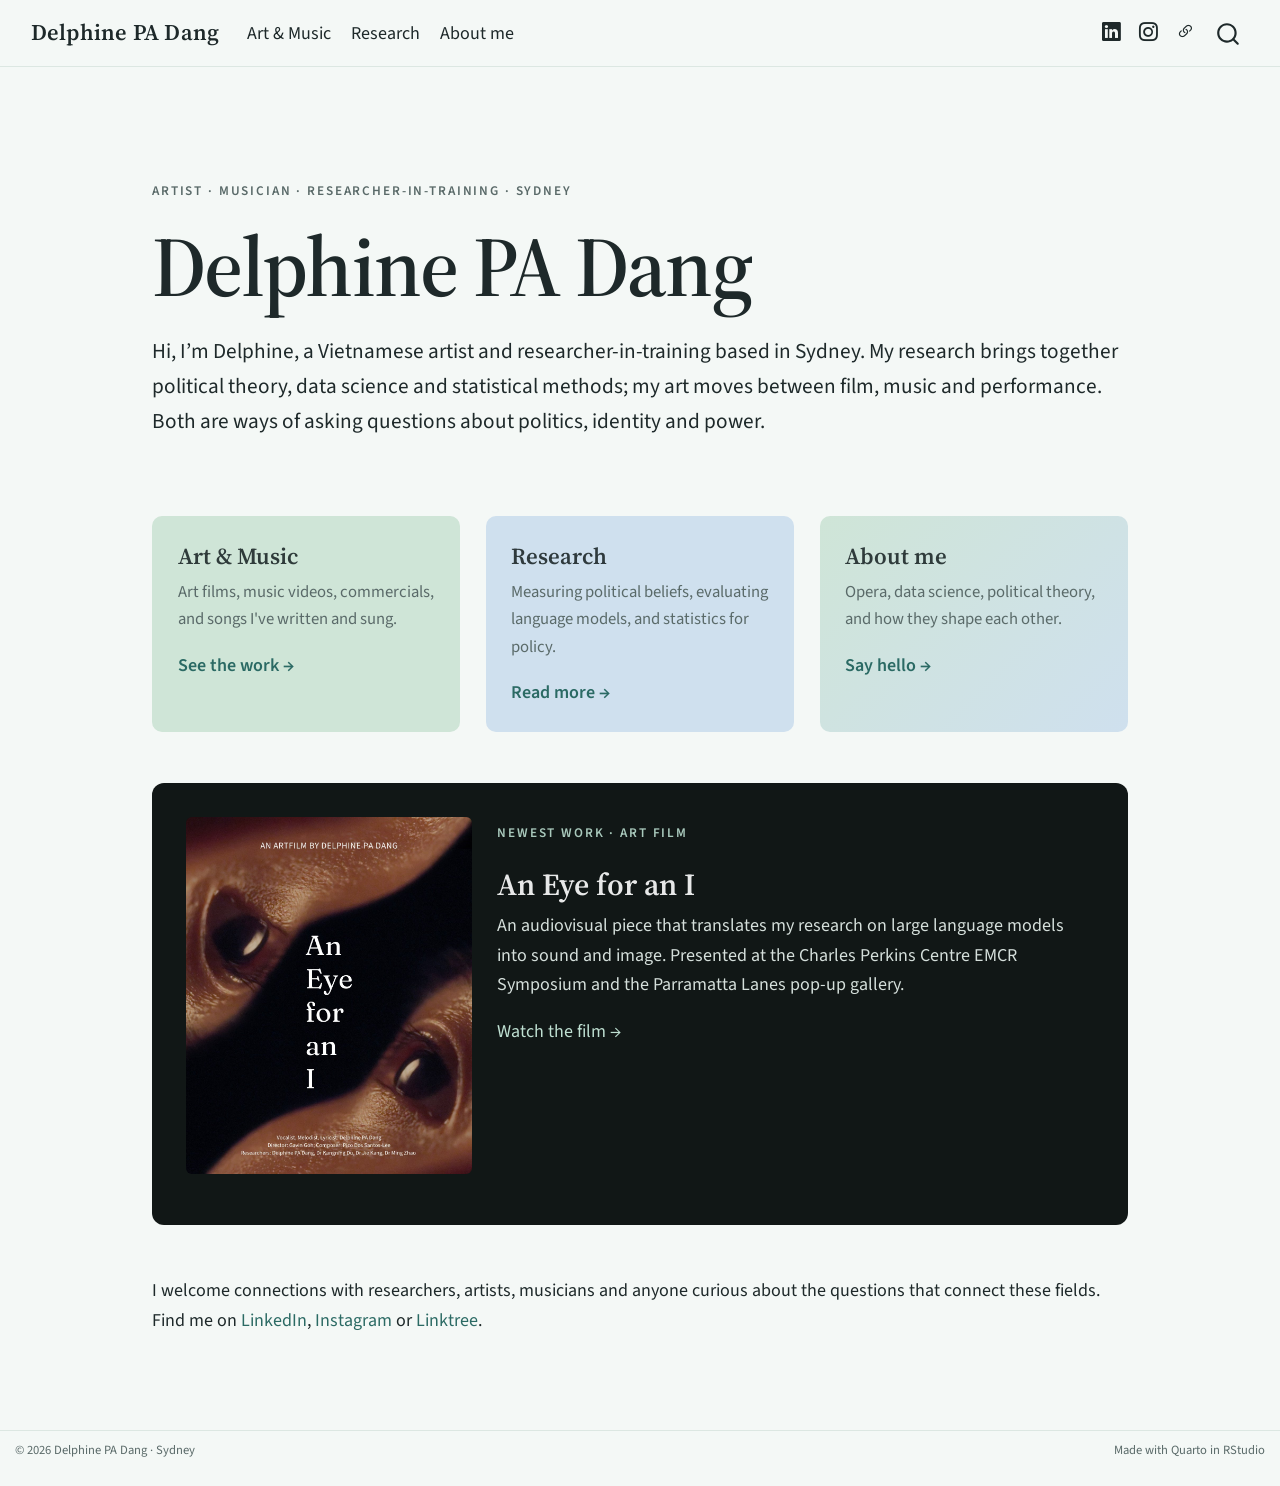
==== docs/index.html @ dc73ea65 "all" ====
<!DOCTYPE html>
<html xmlns="http://www.w3.org/1999/xhtml" lang="en" xml:lang="en"><head>

<meta charset="utf-8">
<meta name="generator" content="quarto-1.9.37">

<meta name="viewport" content="width=device-width, initial-scale=1.0, user-scalable=yes">


<title>Delphine PA Dang · artist &amp; researcher – Delphine PA Dang</title>
<style>
/* Default styles provided by pandoc.
** See https://pandoc.org/MANUAL.html#variables-for-html for config info.
*/
code{white-space: pre-wrap;}
span.smallcaps{font-variant: small-caps;}
div.columns{display: flex; gap: min(4vw, 1.5em);}
div.column{flex: auto; overflow-x: auto;}
div.hanging-indent{margin-left: 1.5em; text-indent: -1.5em;}
ul.task-list{list-style: none;}
ul.task-list li input[type="checkbox"] {
  width: 0.8em;
  margin: 0 0.8em 0.2em -1em; /* quarto-specific, see https://github.com/quarto-dev/quarto-cli/issues/4556 */ 
  vertical-align: middle;
}
</style>


<script src="site_libs/quarto-nav/quarto-nav.js"></script>
<script src="site_libs/quarto-nav/headroom.min.js"></script>
<script src="site_libs/clipboard/clipboard.min.js"></script>
<script src="site_libs/quarto-search/autocomplete.umd.js"></script>
<script src="site_libs/quarto-search/fuse.min.js"></script>
<script src="site_libs/quarto-search/quarto-search.js"></script>
<meta name="quarto:offset" content="./">
<link href="./images/an-eye-for-an-i.jpg" rel="icon" type="image/jpeg">
<script src="site_libs/quarto-html/quarto.js" type="module"></script>
<script src="site_libs/quarto-html/tabsets/tabsets.js" type="module"></script>
<script src="site_libs/quarto-html/popper.min.js"></script>
<script src="site_libs/quarto-html/tippy.umd.min.js"></script>
<script src="site_libs/quarto-html/anchor.min.js"></script>
<link href="site_libs/quarto-html/tippy.css" rel="stylesheet">
<link href="site_libs/quarto-html/quarto-syntax-highlighting-7f8f88aac4f3542376d5c11b86a4c14d.css" rel="stylesheet" id="quarto-text-highlighting-styles">
<script src="site_libs/bootstrap/bootstrap.min.js"></script>
<link href="site_libs/bootstrap/bootstrap-icons.css" rel="stylesheet">
<link href="site_libs/bootstrap/bootstrap-82b1c8b97660c9f8b4514b53315f10c3.min.css" rel="stylesheet" append-hash="true" id="quarto-bootstrap" data-mode="light">
<script id="quarto-search-options" type="application/json">{
  "location": "navbar",
  "copy-button": false,
  "collapse-after": 3,
  "panel-placement": "end",
  "type": "overlay",
  "limit": 50,
  "keyboard-shortcut": [
    "f",
    "/",
    "s"
  ],
  "show-item-context": false,
  "language": {
    "search-no-results-text": "No results",
    "search-matching-documents-text": "matching documents",
    "search-copy-link-title": "Copy link to search",
    "search-hide-matches-text": "Hide additional matches",
    "search-more-match-text": "more match in this document",
    "search-more-matches-text": "more matches in this document",
    "search-clear-button-title": "Clear",
    "search-text-placeholder": "",
    "search-detached-cancel-button-title": "Cancel",
    "search-submit-button-title": "Submit",
    "search-label": "Search"
  }
}</script>
<style>html{ scroll-behavior: smooth; }</style>


<meta property="og:title" content="Delphine PA Dang · artist &amp; researcher">
<meta property="og:description" content="Vietnamese artist, musician and researcher-in-training in Sydney, working across political theory, data science and film.">
<meta property="og:image" content="images/an-eye-for-an-i.jpg">
<meta property="og:site_name" content="Delphine PA Dang">
<meta property="og:image:alt" content="Poster for An Eye for an I: two close-up eyes facing each other across a dark band, with the title in white serif type.">
</head>

<body class="nav-fixed fullcontent quarto-light">

<div id="quarto-search-results"></div>
  <header id="quarto-header" class="headroom fixed-top">
    <nav class="navbar navbar-expand-lg " data-bs-theme="dark">
      <div class="navbar-container container-fluid">
      <div class="navbar-brand-container mx-auto">
    <a class="navbar-brand" href="./index.html">
    <span class="navbar-title">Delphine PA Dang</span>
    </a>
  </div>
            <div id="quarto-search" class="" title="Search"></div>
          <button class="navbar-toggler" type="button" data-bs-toggle="collapse" data-bs-target="#navbarCollapse" aria-controls="navbarCollapse" role="menu" aria-expanded="false" aria-label="Toggle navigation" onclick="if (window.quartoToggleHeadroom) { window.quartoToggleHeadroom(); }">
  <span class="navbar-toggler-icon"></span>
</button>
          <div class="collapse navbar-collapse" id="navbarCollapse">
            <ul class="navbar-nav navbar-nav-scroll me-auto">
  <li class="nav-item">
    <a class="nav-link" href="./art-music.html"> 
<span class="menu-text">Art &amp; Music</span></a>
  </li>  
  <li class="nav-item">
    <a class="nav-link" href="./research.html"> 
<span class="menu-text">Research</span></a>
  </li>  
  <li class="nav-item">
    <a class="nav-link" href="./about.html"> 
<span class="menu-text">About me</span></a>
  </li>  
</ul>
            <ul class="navbar-nav navbar-nav-scroll ms-auto">
  <li class="nav-item compact">
    <a class="nav-link" href="https://www.linkedin.com/in/phuonganh-dang/"> <i class="bi bi-linkedin" role="img" aria-label="LinkedIn">
</i> 
<span class="menu-text"></span></a>
  </li>  
  <li class="nav-item compact">
    <a class="nav-link" href="https://www.instagram.com/delphinedang/"> <i class="bi bi-instagram" role="img" aria-label="Instagram">
</i> 
<span class="menu-text"></span></a>
  </li>  
  <li class="nav-item compact">
    <a class="nav-link" href="https://linktr.ee/delphinepadang"> <i class="bi bi-link-45deg" role="img" aria-label="Linktree">
</i> 
<span class="menu-text"></span></a>
  </li>  
</ul>
          </div> <!-- /navcollapse -->
            <div class="quarto-navbar-tools">
</div>
      </div> <!-- /container-fluid -->
    </nav>
</header>
<!-- content -->
<div id="quarto-content" class="quarto-container page-columns page-rows-contents page-layout-article page-navbar">
<!-- sidebar -->
<!-- margin-sidebar -->
    
<!-- main -->
<main class="content" id="quarto-document-content"><header id="title-block-header" class="quarto-title-block"></header>




<div class="hero">
<p><span class="eyebrow">Artist · Musician · Researcher-in-training · Sydney</span></p>
<p><span class="hero-name">Delphine PA Dang</span></p>
<p><span class="hero-lede">Hi, I’m Delphine, a Vietnamese artist and researcher-in-training based in Sydney. My research brings together political theory, data science and statistical methods; my art moves between film, music and performance. Both are ways of asking questions about politics, identity and power.</span></p>
</div>
<div class="grid path-cards">
<div class="g-col-12 g-col-md-4">
<a class="path-card green" href="art-music.html">
  <h3 class="anchored">Art &amp; Music</h3>
  <p>Art films, music videos, commercials, and songs I've written and sung.</p>
  <span class="arrow">See the work →</span>
</a>
</div>
<div class="g-col-12 g-col-md-4">
<a class="path-card blue" href="research.html">
  <h3 class="anchored">Research</h3>
  <p>Measuring political beliefs, evaluating language models, and statistics for policy.</p>
  <span class="arrow">Read more →</span>
</a>
</div>
<div class="g-col-12 g-col-md-4">
<a class="path-card mix" href="about.html">
  <h3 class="anchored">About me</h3>
  <p>Opera, data science, political theory, and how they shape each other.</p>
  <span class="arrow">Say hello →</span>
</a>
</div>
</div>
<div class="feature-band">
<div class="grid">
<div class="g-col-12 g-col-md-4">
<p><img src="images/an-eye-for-an-i.jpg" class="img-fluid" alt="Poster for An Eye for an I: two close-up eyes facing each other across a dark band, with the title in white serif type."></p>
</div>
<div class="g-col-12 g-col-md-8">
<p><span class="eyebrow">Newest work · Art film</span></p>
<section id="an-eye-for-an-i" class="level3">
<h3 class="anchored" data-anchor-id="an-eye-for-an-i">An Eye for an I</h3>
<p>An audiovisual piece that translates my research on large language models into sound and image. Presented at the Charles Perkins Centre EMCR Symposium and the Parramatta Lanes pop-up gallery.</p>
<p><a href="./art-music.html#an-eye-for-an-i">Watch the film →</a></p>
</section>
</div>
</div>
</div>
<p>I welcome connections with researchers, artists, musicians and anyone curious about the questions that connect these fields. Find me on <a href="https://www.linkedin.com/in/phuonganh-dang/">LinkedIn</a>, <a href="https://www.instagram.com/delphinedang/">Instagram</a> or <a href="https://linktr.ee/delphinepadang">Linktree</a>.</p>



</main> <!-- /main -->
<script id="quarto-html-after-body" type="application/javascript">
  window.document.addEventListener("DOMContentLoaded", function (event) {
    const icon = "";
    const anchorJS = new window.AnchorJS();
    anchorJS.options = {
      placement: 'right',
      icon: icon
    };
    anchorJS.add('.anchored');
    const isCodeAnnotation = (el) => {
      for (const clz of el.classList) {
        if (clz.startsWith('code-annotation-')) {                     
          return true;
        }
      }
      return false;
    }
    const onCopySuccess = function(e) {
      // button target
      const button = e.trigger;
      // don't keep focus
      button.blur();
      // flash "checked"
      button.classList.add('code-copy-button-checked');
      var currentTitle = button.getAttribute("title");
      button.setAttribute("title", "Copied!");
      let tooltip;
      if (window.bootstrap) {
        button.setAttribute("data-bs-toggle", "tooltip");
        button.setAttribute("data-bs-placement", "left");
        button.setAttribute("data-bs-title", "Copied!");
        tooltip = new bootstrap.Tooltip(button, 
          { trigger: "manual", 
            customClass: "code-copy-button-tooltip",
            offset: [0, -8]});
        tooltip.show();    
      }
      setTimeout(function() {
        if (tooltip) {
          tooltip.hide();
          button.removeAttribute("data-bs-title");
          button.removeAttribute("data-bs-toggle");
          button.removeAttribute("data-bs-placement");
        }
        button.setAttribute("title", currentTitle);
        button.classList.remove('code-copy-button-checked');
      }, 1000);
      // clear code selection
      e.clearSelection();
    }
    const getTextToCopy = function(trigger) {
      const outerScaffold = trigger.parentElement.cloneNode(true);
      const codeEl = outerScaffold.querySelector('code');
      for (const childEl of codeEl.children) {
        if (isCodeAnnotation(childEl)) {
          childEl.remove();
        }
      }
      return codeEl.innerText;
    }
    const clipboard = new window.ClipboardJS('.code-copy-button:not([data-in-quarto-modal])', {
      text: getTextToCopy
    });
    clipboard.on('success', onCopySuccess);
    if (window.document.getElementById('quarto-embedded-source-code-modal')) {
      const clipboardModal = new window.ClipboardJS('.code-copy-button[data-in-quarto-modal]', {
        text: getTextToCopy,
        container: window.document.getElementById('quarto-embedded-source-code-modal')
      });
      clipboardModal.on('success', onCopySuccess);
    }
      var localhostRegex = new RegExp(/^(?:http|https):\/\/localhost\:?[0-9]*\//);
      var mailtoRegex = new RegExp(/^mailto:/);
        var filterRegex = new RegExp('/' + window.location.host + '/');
      var isInternal = (href) => {
          return filterRegex.test(href) || localhostRegex.test(href) || mailtoRegex.test(href);
      }
      // Inspect non-navigation links and adorn them if external
     var links = window.document.querySelectorAll('a[href]:not(.nav-link):not(.navbar-brand):not(.toc-action):not(.sidebar-link):not(.sidebar-item-toggle):not(.pagination-link):not(.no-external):not([aria-hidden]):not(.dropdown-item):not(.quarto-navigation-tool):not(.about-link)');
      for (var i=0; i<links.length; i++) {
        const link = links[i];
        if (!isInternal(link.href)) {
          // undo the damage that might have been done by quarto-nav.js in the case of
          // links that we want to consider external
          if (link.dataset.originalHref !== undefined) {
            link.href = link.dataset.originalHref;
          }
        }
      }
    function tippyHover(el, contentFn, onTriggerFn, onUntriggerFn) {
      const config = {
        allowHTML: true,
        maxWidth: 500,
        delay: 100,
        arrow: false,
        appendTo: function(el) {
            return el.parentElement;
        },
        interactive: true,
        interactiveBorder: 10,
        theme: 'quarto',
        placement: 'bottom-start',
      };
      if (contentFn) {
        config.content = contentFn;
      }
      if (onTriggerFn) {
        config.onTrigger = onTriggerFn;
      }
      if (onUntriggerFn) {
        config.onUntrigger = onUntriggerFn;
      }
      window.tippy(el, config); 
    }
    const noterefs = window.document.querySelectorAll('a[role="doc-noteref"]');
    for (var i=0; i<noterefs.length; i++) {
      const ref = noterefs[i];
      tippyHover(ref, function() {
        // use id or data attribute instead here
        let href = ref.getAttribute('data-footnote-href') || ref.getAttribute('href');
        try { href = new URL(href).hash; } catch {}
        const id = href.replace(/^#\/?/, "");
        const note = window.document.getElementById(id);
        if (note) {
          return note.innerHTML;
        } else {
          return "";
        }
      });
    }
    const xrefs = window.document.querySelectorAll('a.quarto-xref');
    const processXRef = (id, note) => {
      // Strip column container classes
      const stripColumnClz = (el) => {
        el.classList.remove("page-full", "page-columns");
        if (el.children) {
          for (const child of el.children) {
            stripColumnClz(child);
          }
        }
      }
      stripColumnClz(note)
      if (id === null || id.startsWith('sec-')) {
        // Special case sections, only their first couple elements
        const container = document.createElement("div");
        if (note.children && note.children.length > 2) {
          container.appendChild(note.children[0].cloneNode(true));
          for (let i = 1; i < note.children.length; i++) {
            const child = note.children[i];
            if (child.tagName === "P" && child.innerText === "") {
              continue;
            } else {
              container.appendChild(child.cloneNode(true));
              break;
            }
          }
          if (window.Quarto?.typesetMath) {
            window.Quarto.typesetMath(container);
          }
          return container.innerHTML
        } else {
          if (window.Quarto?.typesetMath) {
            window.Quarto.typesetMath(note);
          }
          return note.innerHTML;
        }
      } else {
        // Remove any anchor links if they are present
        const anchorLink = note.querySelector('a.anchorjs-link');
        if (anchorLink) {
          anchorLink.remove();
        }
        if (window.Quarto?.typesetMath) {
          window.Quarto.typesetMath(note);
        }
        if (note.classList.contains("callout")) {
          return note.outerHTML;
        } else {
          return note.innerHTML;
        }
      }
    }
    for (var i=0; i<xrefs.length; i++) {
      const xref = xrefs[i];
      tippyHover(xref, undefined, function(instance) {
        instance.disable();
        let url = xref.getAttribute('href');
        let hash = undefined; 
        if (url.startsWith('#')) {
          hash = url;
        } else {
          try { hash = new URL(url).hash; } catch {}
        }
        if (hash) {
          const id = hash.replace(/^#\/?/, "");
          const note = window.document.getElementById(id);
          if (note !== null) {
            try {
              const html = processXRef(id, note.cloneNode(true));
              instance.setContent(html);
            } finally {
              instance.enable();
              instance.show();
            }
          } else {
            // See if we can fetch this
            fetch(url.split('#')[0])
            .then(res => res.text())
            .then(html => {
              const parser = new DOMParser();
              const htmlDoc = parser.parseFromString(html, "text/html");
              const note = htmlDoc.getElementById(id);
              if (note !== null) {
                const html = processXRef(id, note);
                instance.setContent(html);
              } 
            }).finally(() => {
              instance.enable();
              instance.show();
            });
          }
        } else {
          // See if we can fetch a full url (with no hash to target)
          // This is a special case and we should probably do some content thinning / targeting
          fetch(url)
          .then(res => res.text())
          .then(html => {
            const parser = new DOMParser();
            const htmlDoc = parser.parseFromString(html, "text/html");
            const note = htmlDoc.querySelector('main.content');
            if (note !== null) {
              // This should only happen for chapter cross references
              // (since there is no id in the URL)
              // remove the first header
              if (note.children.length > 0 && note.children[0].tagName === "HEADER") {
                note.children[0].remove();
              }
              const html = processXRef(null, note);
              instance.setContent(html);
            } 
          }).finally(() => {
            instance.enable();
            instance.show();
          });
        }
      }, function(instance) {
      });
    }
        let selectedAnnoteEl;
        const selectorForAnnotation = ( cell, annotation) => {
          let cellAttr = 'data-code-cell="' + cell + '"';
          let lineAttr = 'data-code-annotation="' +  annotation + '"';
          const selector = 'span[' + cellAttr + '][' + lineAttr + ']';
          return selector;
        }
        const selectCodeLines = (annoteEl) => {
          const doc = window.document;
          const targetCell = annoteEl.getAttribute("data-target-cell");
          const targetAnnotation = annoteEl.getAttribute("data-target-annotation");
          const annoteSpan = window.document.querySelector(selectorForAnnotation(targetCell, targetAnnotation));
          const lines = annoteSpan.getAttribute("data-code-lines").split(",");
          const lineIds = lines.map((line) => {
            return targetCell + "-" + line;
          })
          let top = null;
          let height = null;
          let parent = null;
          if (lineIds.length > 0) {
              //compute the position of the single el (top and bottom and make a div)
              const el = window.document.getElementById(lineIds[0]);
              top = el.offsetTop;
              height = el.offsetHeight;
              parent = el.parentElement.parentElement;
            if (lineIds.length > 1) {
              const lastEl = window.document.getElementById(lineIds[lineIds.length - 1]);
              const bottom = lastEl.offsetTop + lastEl.offsetHeight;
              height = bottom - top;
            }
            if (top !== null && height !== null && parent !== null) {
              // cook up a div (if necessary) and position it 
              let div = window.document.getElementById("code-annotation-line-highlight");
              if (div === null) {
                div = window.document.createElement("div");
                div.setAttribute("id", "code-annotation-line-highlight");
                div.style.position = 'absolute';
                parent.appendChild(div);
              }
              div.style.top = top - 2 + "px";
              div.style.height = height + 4 + "px";
              div.style.left = 0;
              let gutterDiv = window.document.getElementById("code-annotation-line-highlight-gutter");
              if (gutterDiv === null) {
                gutterDiv = window.document.createElement("div");
                gutterDiv.setAttribute("id", "code-annotation-line-highlight-gutter");
                gutterDiv.style.position = 'absolute';
                const codeCell = window.document.getElementById(targetCell);
                const gutter = codeCell.querySelector('.code-annotation-gutter');
                gutter.appendChild(gutterDiv);
              }
              gutterDiv.style.top = top - 2 + "px";
              gutterDiv.style.height = height + 4 + "px";
            }
            selectedAnnoteEl = annoteEl;
          }
        };
        const unselectCodeLines = () => {
          const elementsIds = ["code-annotation-line-highlight", "code-annotation-line-highlight-gutter"];
          elementsIds.forEach((elId) => {
            const div = window.document.getElementById(elId);
            if (div) {
              div.remove();
            }
          });
          selectedAnnoteEl = undefined;
        };
          // Handle positioning of the toggle
      window.addEventListener(
        "resize",
        throttle(() => {
          elRect = undefined;
          if (selectedAnnoteEl) {
            selectCodeLines(selectedAnnoteEl);
          }
        }, 10)
      );
      function throttle(fn, ms) {
      let throttle = false;
      let timer;
        return (...args) => {
          if(!throttle) { // first call gets through
              fn.apply(this, args);
              throttle = true;
          } else { // all the others get throttled
              if(timer) clearTimeout(timer); // cancel #2
              timer = setTimeout(() => {
                fn.apply(this, args);
                timer = throttle = false;
              }, ms);
          }
        };
      }
        // Attach click handler to the DT
        const annoteDls = window.document.querySelectorAll('dt[data-target-cell]');
        for (const annoteDlNode of annoteDls) {
          annoteDlNode.addEventListener('click', (event) => {
            const clickedEl = event.target;
            if (clickedEl !== selectedAnnoteEl) {
              unselectCodeLines();
              const activeEl = window.document.querySelector('dt[data-target-cell].code-annotation-active');
              if (activeEl) {
                activeEl.classList.remove('code-annotation-active');
              }
              selectCodeLines(clickedEl);
              clickedEl.classList.add('code-annotation-active');
            } else {
              // Unselect the line
              unselectCodeLines();
              clickedEl.classList.remove('code-annotation-active');
            }
          });
        }
    const findCites = (el) => {
      const parentEl = el.parentElement;
      if (parentEl) {
        const cites = parentEl.dataset.cites;
        if (cites) {
          return {
            el,
            cites: cites.split(' ')
          };
        } else {
          return findCites(el.parentElement)
        }
      } else {
        return undefined;
      }
    };
    var bibliorefs = window.document.querySelectorAll('a[role="doc-biblioref"]');
    for (var i=0; i<bibliorefs.length; i++) {
      const ref = bibliorefs[i];
      const citeInfo = findCites(ref);
      if (citeInfo) {
        tippyHover(citeInfo.el, function() {
          var popup = window.document.createElement('div');
          citeInfo.cites.forEach(function(cite) {
            var citeDiv = window.document.createElement('div');
            citeDiv.classList.add('hanging-indent');
            citeDiv.classList.add('csl-entry');
            var biblioDiv = window.document.getElementById('ref-' + cite);
            if (biblioDiv) {
              citeDiv.innerHTML = biblioDiv.innerHTML;
            }
            popup.appendChild(citeDiv);
          });
          return popup.innerHTML;
        });
      }
    }
  });
  </script>
</div> <!-- /content -->
<footer class="footer">
  <div class="nav-footer">
    <div class="nav-footer-left">
<p>© 2026 Delphine PA Dang · Sydney</p>
</div>   
    <div class="nav-footer-center">
      &nbsp;
    </div>
    <div class="nav-footer-right">
<p>Made with Quarto in RStudio</p>
</div>
  </div>
</footer>




<script src="site_libs/quarto-html/zenscroll-min.js"></script>
</body></html>
---- docs/site_libs/quarto-html/tippy.css ----
.tippy-box[data-animation=fade][data-state=hidden]{opacity:0}[data-tippy-root]{max-width:calc(100vw - 10px)}.tippy-box{position:relative;background-color:#333;color:#fff;border-radius:4px;font-size:14px;line-height:1.4;white-space:normal;outline:0;transition-property:transform,visibility,opacity}.tippy-box[data-placement^=top]>.tippy-arrow{bottom:0}.tippy-box[data-placement^=top]>.tippy-arrow:before{bottom:-7px;left:0;border-width:8px 8px 0;border-top-color:initial;transform-origin:center top}.tippy-box[data-placement^=bottom]>.tippy-arrow{top:0}.tippy-box[data-placement^=bottom]>.tippy-arrow:before{top:-7px;left:0;border-width:0 8px 8px;border-bottom-color:initial;transform-origin:center bottom}.tippy-box[data-placement^=left]>.tippy-arrow{right:0}.tippy-box[data-placement^=left]>.tippy-arrow:before{border-width:8px 0 8px 8px;border-left-color:initial;right:-7px;transform-origin:center left}.tippy-box[data-placement^=right]>.tippy-arrow{left:0}.tippy-box[data-placement^=right]>.tippy-arrow:before{left:-7px;border-width:8px 8px 8px 0;border-right-color:initial;transform-origin:center right}.tippy-box[data-inertia][data-state=visible]{transition-timing-function:cubic-bezier(.54,1.5,.38,1.11)}.tippy-arrow{width:16px;height:16px;color:#333}.tippy-arrow:before{content:"";position:absolute;border-color:transparent;border-style:solid}.tippy-content{position:relative;padding:5px 9px;z-index:1}
---- docs/site_libs/quarto-html/quarto-syntax-highlighting-7f8f88aac4f3542376d5c11b86a4c14d.css ----
/* quarto syntax highlight colors */
:root {
  --quarto-hl-ot-color: #003B4F;
  --quarto-hl-at-color: #657422;
  --quarto-hl-ss-color: #20794D;
  --quarto-hl-an-color: #5E5E5E;
  --quarto-hl-fu-color: #4758AB;
  --quarto-hl-st-color: #20794D;
  --quarto-hl-cf-color: #003B4F;
  --quarto-hl-op-color: #5E5E5E;
  --quarto-hl-er-color: #AD0000;
  --quarto-hl-bn-color: #AD0000;
  --quarto-hl-al-color: #AD0000;
  --quarto-hl-va-color: #111111;
  --quarto-hl-bu-color: inherit;
  --quarto-hl-ex-color: inherit;
  --quarto-hl-pp-color: #AD0000;
  --quarto-hl-in-color: #5E5E5E;
  --quarto-hl-vs-color: #20794D;
  --quarto-hl-wa-color: #5E5E5E;
  --quarto-hl-do-color: #5E5E5E;
  --quarto-hl-im-color: #00769E;
  --quarto-hl-ch-color: #20794D;
  --quarto-hl-dt-color: #AD0000;
  --quarto-hl-fl-color: #AD0000;
  --quarto-hl-co-color: #5E5E5E;
  --quarto-hl-cv-color: #5E5E5E;
  --quarto-hl-cn-color: #8f5902;
  --quarto-hl-sc-color: #5E5E5E;
  --quarto-hl-dv-color: #AD0000;
  --quarto-hl-kw-color: #003B4F;
}

/* other quarto variables */
:root {
  --quarto-font-monospace: SFMono-Regular, Menlo, Monaco, Consolas, "Liberation Mono", "Courier New", monospace;
}

/* syntax highlight based on Pandoc's rules */
pre > code.sourceCode > span {
  color: #003B4F;
}

code.sourceCode > span {
  color: #003B4F;
}

div.sourceCode,
div.sourceCode pre.sourceCode {
  color: #003B4F;
}

/* Normal */
code span {
  color: #003B4F;
}

/* Alert */
code span.al {
  color: #AD0000;
  font-style: inherit;
}

/* Annotation */
code span.an {
  color: #5E5E5E;
  font-style: inherit;
}

/* Attribute */
code span.at {
  color: #657422;
  font-style: inherit;
}

/* BaseN */
code span.bn {
  color: #AD0000;
  font-style: inherit;
}

/* BuiltIn */
code span.bu {
  font-style: inherit;
}

/* ControlFlow */
code span.cf {
  color: #003B4F;
  font-weight: bold;
  font-style: inherit;
}

/* Char */
code span.ch {
  color: #20794D;
  font-style: inherit;
}

/* Constant */
code span.cn {
  color: #8f5902;
  font-style: inherit;
}

/* Comment */
code span.co {
  color: #5E5E5E;
  font-style: inherit;
}

/* CommentVar */
code span.cv {
  color: #5E5E5E;
  font-style: italic;
}

/* Documentation */
code span.do {
  color: #5E5E5E;
  font-style: italic;
}

/* DataType */
code span.dt {
  color: #AD0000;
  font-style: inherit;
}

/* DecVal */
code span.dv {
  color: #AD0000;
  font-style: inherit;
}

/* Error */
code span.er {
  color: #AD0000;
  font-style: inherit;
}

/* Extension */
code span.ex {
  font-style: inherit;
}

/* Float */
code span.fl {
  color: #AD0000;
  font-style: inherit;
}

/* Function */
code span.fu {
  color: #4758AB;
  font-style: inherit;
}

/* Import */
code span.im {
  color: #00769E;
  font-style: inherit;
}

/* Information */
code span.in {
  color: #5E5E5E;
  font-style: inherit;
}

/* Keyword */
code span.kw {
  color: #003B4F;
  font-weight: bold;
  font-style: inherit;
}

/* Operator */
code span.op {
  color: #5E5E5E;
  font-style: inherit;
}

/* Other */
code span.ot {
  color: #003B4F;
  font-style: inherit;
}

/* Preprocessor */
code span.pp {
  color: #AD0000;
  font-style: inherit;
}

/* SpecialChar */
code span.sc {
  color: #5E5E5E;
  font-style: inherit;
}

/* SpecialString */
code span.ss {
  color: #20794D;
  font-style: inherit;
}

/* String */
code span.st {
  color: #20794D;
  font-style: inherit;
}

/* Variable */
code span.va {
  color: #111111;
  font-style: inherit;
}

/* VerbatimString */
code span.vs {
  color: #20794D;
  font-style: inherit;
}

/* Warning */
code span.wa {
  color: #5E5E5E;
  font-style: italic;
}

.prevent-inlining {
  content: "</";
}

/*# sourceMappingURL=789ad8cd35626ba772517505b42a116e.css.map */
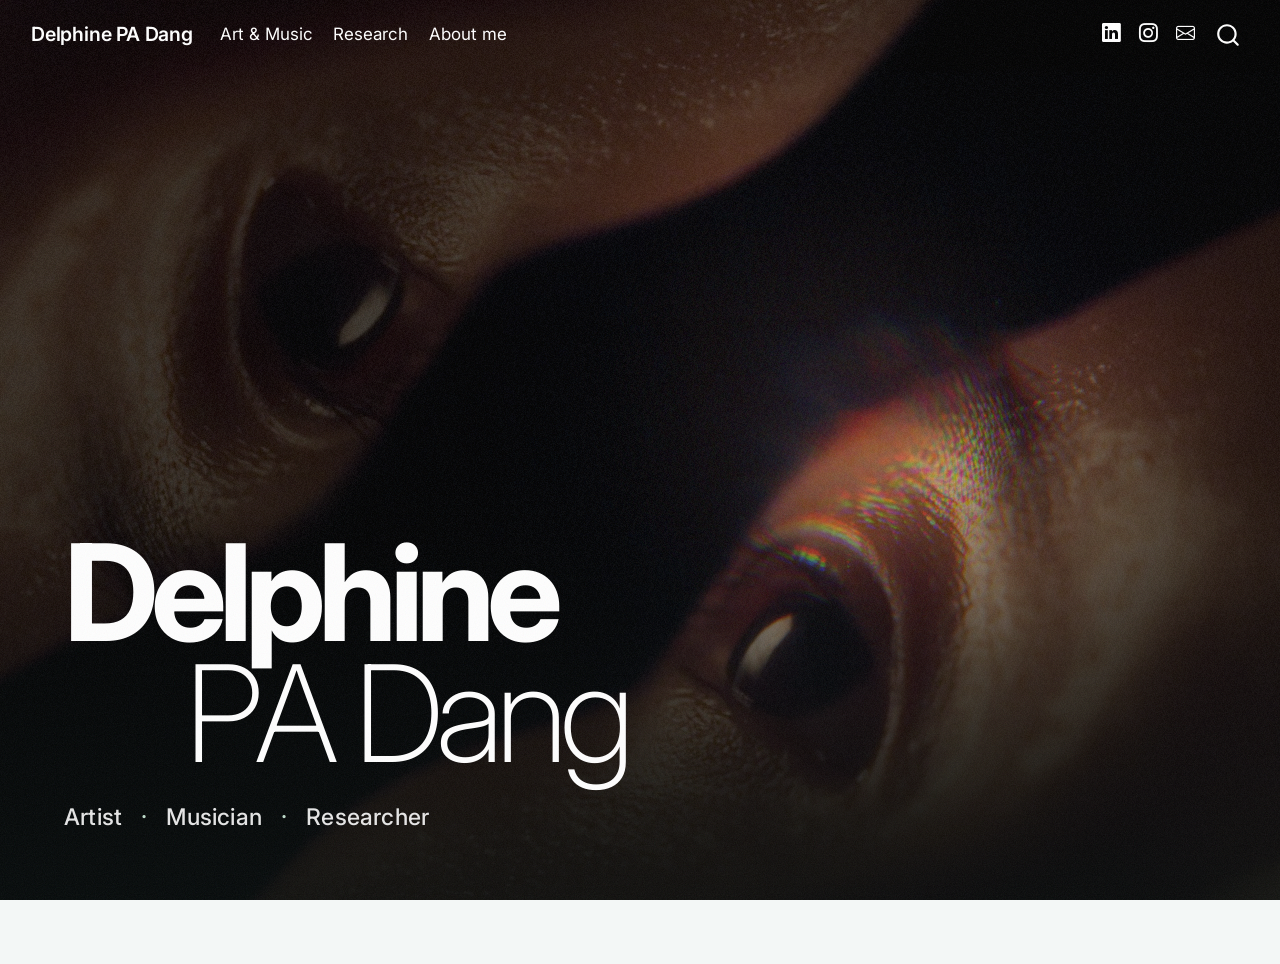
==== commit 0823062a: "new website" ====
--- a/docs/index.html
+++ b/docs/index.html
@@ -7,7 +7,7 @@
 <meta name="viewport" content="width=device-width, initial-scale=1.0, user-scalable=yes">
 
 
-<title>Delphine PA Dang · artist &amp; researcher – Delphine PA Dang</title>
+<title>Delphine PA Dang · artist, musician, researcher – Delphine PA Dang</title>
 <style>
 /* Default styles provided by pandoc.
 ** See https://pandoc.org/MANUAL.html#variables-for-html for config info.
@@ -38,12 +38,11 @@
 <script src="site_libs/quarto-html/tabsets/tabsets.js" type="module"></script>
 <script src="site_libs/quarto-html/popper.min.js"></script>
 <script src="site_libs/quarto-html/tippy.umd.min.js"></script>
-<script src="site_libs/quarto-html/anchor.min.js"></script>
 <link href="site_libs/quarto-html/tippy.css" rel="stylesheet">
 <link href="site_libs/quarto-html/quarto-syntax-highlighting-7f8f88aac4f3542376d5c11b86a4c14d.css" rel="stylesheet" id="quarto-text-highlighting-styles">
 <script src="site_libs/bootstrap/bootstrap.min.js"></script>
 <link href="site_libs/bootstrap/bootstrap-icons.css" rel="stylesheet">
-<link href="site_libs/bootstrap/bootstrap-82b1c8b97660c9f8b4514b53315f10c3.min.css" rel="stylesheet" append-hash="true" id="quarto-bootstrap" data-mode="light">
+<link href="site_libs/bootstrap/bootstrap-c04e55dc2674facab9152508af178c56.min.css" rel="stylesheet" append-hash="true" id="quarto-bootstrap" data-mode="light">
 <script id="quarto-search-options" type="application/json">{
   "location": "navbar",
   "copy-button": false,
@@ -74,11 +73,10 @@
 <style>html{ scroll-behavior: smooth; }</style>
 
 
-<meta property="og:title" content="Delphine PA Dang · artist &amp; researcher">
-<meta property="og:description" content="Vietnamese artist, musician and researcher-in-training in Sydney, working across political theory, data science and film.">
-<meta property="og:image" content="images/an-eye-for-an-i.jpg">
+<meta property="og:title" content="Delphine PA Dang · artist, musician, researcher">
+<meta property="og:image" content="images/hero-eyes.jpg">
 <meta property="og:site_name" content="Delphine PA Dang">
-<meta property="og:image:alt" content="Poster for An Eye for an I: two close-up eyes facing each other across a dark band, with the title in white serif type.">
+<meta property="og:image:alt" content="">
 </head>
 
 <body class="nav-fixed fullcontent quarto-light">
@@ -123,7 +121,7 @@
 <span class="menu-text"></span></a>
   </li>  
   <li class="nav-item compact">
-    <a class="nav-link" href="https://linktr.ee/delphinepadang"> <i class="bi bi-link-45deg" role="img" aria-label="Linktree">
+    <a class="nav-link" href="mailto:delphinepadang@gmail.com"> <i class="bi bi-envelope" role="img" aria-label="Email">
 </i> 
 <span class="menu-text"></span></a>
   </li>  
@@ -140,68 +138,398 @@
 <!-- margin-sidebar -->
     
 <!-- main -->
-<main class="content" id="quarto-document-content"><header id="title-block-header" class="quarto-title-block"></header>
-
-
-
-
-<div class="hero">
-<p><span class="eyebrow">Artist · Musician · Researcher-in-training · Sydney</span></p>
-<p><span class="hero-name">Delphine PA Dang</span></p>
-<p><span class="hero-lede">Hi, I’m Delphine, a Vietnamese artist and researcher-in-training based in Sydney. My research brings together political theory, data science and statistical methods; my art moves between film, music and performance. Both are ways of asking questions about politics, identity and power.</span></p>
+<main class="content page-columns page-full" id="quarto-document-content"><header id="title-block-header" class="quarto-title-block"></header>
+
+
+
+
+<!-- Full-screen photo. assets/site.html turns it into a live lens that follows the cursor. -->
+<div class="hero-photo" aria-hidden="true">
+  <img src="images/hero-eyes.jpg" alt="">
+  <canvas class="gl"></canvas>
+  <div class="veil"></div>
 </div>
-<div class="grid path-cards">
-<div class="g-col-12 g-col-md-4">
-<a class="path-card green" href="art-music.html">
-  <h3 class="anchored">Art &amp; Music</h3>
-  <p>Art films, music videos, commercials, and songs I've written and sung.</p>
-  <span class="arrow">See the work →</span>
-</a>
-</div>
-<div class="g-col-12 g-col-md-4">
-<a class="path-card blue" href="research.html">
-  <h3 class="anchored">Research</h3>
-  <p>Measuring political beliefs, evaluating language models, and statistics for policy.</p>
-  <span class="arrow">Read more →</span>
-</a>
-</div>
-<div class="g-col-12 g-col-md-4">
-<a class="path-card mix" href="about.html">
-  <h3 class="anchored">About me</h3>
-  <p>Opera, data science, political theory, and how they shape each other.</p>
-  <span class="arrow">Say hello →</span>
-</a>
-</div>
-</div>
-<div class="feature-band">
-<div class="grid">
-<div class="g-col-12 g-col-md-4">
-<p><img src="images/an-eye-for-an-i.jpg" class="img-fluid" alt="Poster for An Eye for an I: two close-up eyes facing each other across a dark band, with the title in white serif type."></p>
-</div>
-<div class="g-col-12 g-col-md-8">
-<p><span class="eyebrow">Newest work · Art film</span></p>
-<section id="an-eye-for-an-i" class="level3">
-<h3 class="anchored" data-anchor-id="an-eye-for-an-i">An Eye for an I</h3>
-<p>An audiovisual piece that translates my research on large language models into sound and image. Presented at the Charles Perkins Centre EMCR Symposium and the Parramatta Lanes pop-up gallery.</p>
-<p><a href="./art-music.html#an-eye-for-an-i">Watch the film →</a></p>
-</section>
-</div>
-</div>
-</div>
-<p>I welcome connections with researchers, artists, musicians and anyone curious about the questions that connect these fields. Find me on <a href="https://www.linkedin.com/in/phuonganh-dang/">LinkedIn</a>, <a href="https://www.instagram.com/delphinedang/">Instagram</a> or <a href="https://linktr.ee/delphinepadang">Linktree</a>.</p>
+
+<header class="hero-screen column-screen">
+  <div class="hero-text">
+    <div class="hero-name" role="heading" aria-level="1"><span>Delphine</span><span>PA Dang</span></div>
+    <p class="hero-roles">Artist <span aria-hidden="true">·</span> Musician <span aria-hidden="true">·</span> Researcher</p>
+  </div>
+</header>
 
 
 
 </main> <!-- /main -->
+<!-- Interactive touches for the site. You normally don't need to edit this file. -->
+<dialog class="video-dialog" aria-label="Video player">
+  <button class="close" type="button">Close</button>
+  <div class="frame"><iframe title="Video" allow="autoplay; encrypted-media; picture-in-picture; fullscreen" allowfullscreen=""></iframe></div>
+</dialog>
+
+<script>
+(function () {
+  const reduceMotion = window.matchMedia('(prefers-reduced-motion: reduce)').matches;
+
+  /* ---------- 1. Home page: a live lens over the photo, and a name that reacts ---------- */
+  const photo = document.querySelector('.hero-photo');
+  if (photo) {
+    document.body.classList.add('home', 'at-top');
+    const img = photo.querySelector('img');
+    const canvas = photo.querySelector('canvas');
+    const screen = document.querySelector('.hero-screen');
+    const fit = () => {                       // first screen starts at the very top, behind the menu bar
+      if (!screen) return;
+      screen.style.marginTop = '0px';
+      const top = screen.getBoundingClientRect().top + window.scrollY;
+      screen.style.marginTop = (-top) + 'px';
+      screen.classList.add('fitted');
+    };
+    fit();
+    window.addEventListener('resize', fit);
+
+    // Split the name into letters so each one can change weight
+    const nameEl = document.querySelector('.hero-name');
+    const letters = [];
+    if (nameEl) {
+      nameEl.setAttribute('aria-label', nameEl.textContent.replace(/\s+/g, ' ').trim());
+      nameEl.querySelectorAll(':scope > span').forEach((line, li) => {
+        const text = line.textContent;
+        line.textContent = '';
+        line.setAttribute('aria-hidden', 'true');
+        for (const ch of text) {
+          const s = document.createElement('span');
+          s.className = 'ch';
+          s.textContent = ch === ' ' ? ' ' : ch;
+          line.appendChild(s);
+          // first line is heavy and thins under the cursor; second is light and thickens
+          const base = li === 0 ? 720 : 220, peak = li === 0 ? 160 : 900;
+          letters.push({ el: s, base, peak, w: base });
+        }
+      });
+    }
+
+    if (!reduceMotion) {
+      const st = { tx: .62, ty: .42, x: .62, y: .42, vel: 0, pointer: false, click: [-1, -1, -99] };
+      const t0 = performance.now();
+      const isUI = e => e.target.closest && e.target.closest('a, button, input, .navbar');
+      window.addEventListener('pointermove', e => {
+        st.pointer = true;
+        st.tx = e.clientX / innerWidth;
+        st.ty = e.clientY / innerHeight;
+      }, { passive: true });
+      window.addEventListener('pointerdown', e => {
+        if (isUI(e)) return;
+        st.pointer = true;
+        st.tx = e.clientX / innerWidth; st.ty = e.clientY / innerHeight;
+        st.click = [st.tx, st.ty, (performance.now() - t0) / 1000];
+      });
+
+      const gl = startLens(canvas, img);
+      if (gl) photo.classList.add('gl-on');
+
+      (function tick(now) {
+        const s = (now - t0) / 1000;
+        if (!st.pointer) {                   // before anyone moves: drift slowly on its own
+          st.tx = .5 + .24 * Math.sin(s * .35);
+          st.ty = .45 + .14 * Math.sin(s * .5);
+        }
+        const px = st.x, py = st.y;
+        st.x += (st.tx - st.x) * .07;
+        st.y += (st.ty - st.y) * .07;
+        const speed = Math.hypot(st.x - px, st.y - py);
+        st.vel += (Math.min(1, speed * 40) - st.vel) * .1;
+
+        if (gl) gl(st, s);
+        else {                               // no WebGL: soft CSS light instead
+          photo.style.setProperty('--x', (st.x * 100).toFixed(2) + '%');
+          photo.style.setProperty('--y', (st.y * 100).toFixed(2) + '%');
+        }
+
+        // letters: weight follows the distance to the cursor
+        const mx = st.x * innerWidth, my = st.y * innerHeight, R = Math.max(220, innerWidth * .2);
+        for (const L of letters) {
+          const r = L.el.getBoundingClientRect();
+          const d = Math.hypot(r.left + r.width / 2 - mx, r.top + r.height / 2 - my);
+          const k = Math.pow(Math.max(0, 1 - d / R), 1.6);
+          const target = L.base + (L.peak - L.base) * k;
+          L.w += (target - L.w) * .12;
+          L.el.style.fontWeight = Math.round(L.w);
+        }
+        requestAnimationFrame(tick);
+      })(t0);
+    }
+  }
+
+  // WebGL lens: magnifies the photo around the cursor, splits colour when moving, ripples on click
+  function startLens(canvas, img) {
+    if (!canvas || !img) return null;
+    const gl = canvas.getContext('webgl', { antialias: false, alpha: false, premultipliedAlpha: false });
+    if (!gl) return null;
+    const vs = 'attribute vec2 p; varying vec2 vUv; void main(){ vUv = vec2((p.x+1.)*.5, (1.-p.y)*.5); gl_Position = vec4(p,0.,1.); }';
+    const fs = `precision highp float;
+      uniform sampler2D uTex; uniform vec2 uRes, uImg, uPos, uMouse; uniform float uVel, uTime, uIntro; uniform vec3 uClick;
+      varying vec2 vUv;
+      vec2 cover(vec2 uv){ float rc=uRes.x/uRes.y, ri=uImg.x/uImg.y; vec2 s = rc>ri ? vec2(1., ri/rc) : vec2(rc/ri, 1.); return uPos*(1.-s) + uv*s; }
+      float hash(vec2 q){ return fract(sin(dot(q, vec2(12.9898,78.233)))*43758.5453); }
+      void main(){
+        float a = uRes.x/uRes.y;
+        vec2 uv = vUv;
+        vec2 p = vec2(uv.x*a, uv.y), m = vec2(uMouse.x*a, uMouse.y);
+        float d = length(p - m);
+        float f = 1. - smoothstep(0., .34, d);
+        vec2 dir = uv - uMouse;
+        uv = uMouse + dir*(1. - .2*f*f);                         // lens
+        float t = uTime - uClick.z;                                // ripple after a click
+        if (t > 0. && t < 2.6) {
+          vec2 c = vec2(uClick.x*a, uClick.y); vec2 v = p - c; float dc = length(v);
+          float w = exp(-pow((dc - t*.6)*8., 2.)) * (1. - t/2.6);
+          uv += (v/(dc+1e-4)) * vec2(1./a, 1.) * w * .03;
+        }
+        uv = .5 + (uv - .5)*(.975 - .008*sin(uTime*.4));        // slow breathing
+        vec2 cd = normalize(dir + 1e-5);
+        float ca = (.0025 + uVel*.03)*f;                           // colour split
+        vec3 col = vec3(texture2D(uTex, cover(uv + cd*ca)).r, texture2D(uTex, cover(uv)).g, texture2D(uTex, cover(uv - cd*ca)).b);
+        float light = mix(.3, 1.15, pow(1. - smoothstep(0., .6, d), 1.4));
+        col = col*light + vec3(.07,.04,.02)*f;
+        col += (hash(vUv*uRes + fract(uTime)*91.) - .5)*.045;      // film grain
+        gl_FragColor = vec4(col*uIntro, 1.);
+      }`;
+    const sh = (type, src) => { const s = gl.createShader(type); gl.shaderSource(s, src); gl.compileShader(s); return gl.getShaderParameter(s, gl.COMPILE_STATUS) ? s : null; };
+    const v = sh(gl.VERTEX_SHADER, vs), f = sh(gl.FRAGMENT_SHADER, fs);
+    if (!v || !f) return null;
+    const prog = gl.createProgram();
+    gl.attachShader(prog, v); gl.attachShader(prog, f); gl.linkProgram(prog);
+    if (!gl.getProgramParameter(prog, gl.LINK_STATUS)) return null;
+    gl.useProgram(prog);
+    const buf = gl.createBuffer();
+    gl.bindBuffer(gl.ARRAY_BUFFER, buf);
+    gl.bufferData(gl.ARRAY_BUFFER, new Float32Array([-1,-1, 1,-1, -1,1, 1,1]), gl.STATIC_DRAW);
+    const loc = gl.getAttribLocation(prog, 'p');
+    gl.enableVertexAttribArray(loc);
+    gl.vertexAttribPointer(loc, 2, gl.FLOAT, false, 0, 0);
+    const U = n => gl.getUniformLocation(prog, n);
+    const u = { tex: U('uTex'), res: U('uRes'), img: U('uImg'), pos: U('uPos'), mouse: U('uMouse'), vel: U('uVel'), time: U('uTime'), intro: U('uIntro'), click: U('uClick') };
+
+    let ready = false, introStart = 0;
+    const tex = gl.createTexture();
+    const upload = () => {
+      try {
+        gl.bindTexture(gl.TEXTURE_2D, tex);
+        gl.texParameteri(gl.TEXTURE_2D, gl.TEXTURE_WRAP_S, gl.CLAMP_TO_EDGE);
+        gl.texParameteri(gl.TEXTURE_2D, gl.TEXTURE_WRAP_T, gl.CLAMP_TO_EDGE);
+        gl.texParameteri(gl.TEXTURE_2D, gl.TEXTURE_MIN_FILTER, gl.LINEAR);
+        gl.texParameteri(gl.TEXTURE_2D, gl.TEXTURE_MAG_FILTER, gl.LINEAR);
+        gl.texImage2D(gl.TEXTURE_2D, 0, gl.RGB, gl.RGB, gl.UNSIGNED_BYTE, img);
+        if (gl.getError() !== gl.NO_ERROR) throw new Error('texture');
+        ready = true; introStart = performance.now();
+      } catch (e) { canvas.closest('.hero-photo').classList.remove('gl-on'); }
+    };
+    if (img.complete && img.naturalWidth) upload(); else img.addEventListener('load', upload);
+
+    const size = () => {
+      const dpr = Math.min(window.devicePixelRatio || 1, 1.5);
+      canvas.width = Math.round(canvas.clientWidth * dpr);
+      canvas.height = Math.round(canvas.clientHeight * dpr);
+      gl.viewport(0, 0, canvas.width, canvas.height);
+    };
+    size();
+    window.addEventListener('resize', size);
+    const narrow = () => innerWidth < 768;
+
+    return (st, time) => {
+      if (!ready) return;
+      const dpr = Math.min(window.devicePixelRatio || 1, 1.5);
+      if (canvas.width !== Math.round(canvas.clientWidth * dpr) || canvas.height !== Math.round(canvas.clientHeight * dpr)) size();
+      const k = Math.min(1, (performance.now() - introStart) / 1800);
+      gl.uniform1i(u.tex, 0);
+      gl.uniform2f(u.res, canvas.width, canvas.height);
+      gl.uniform2f(u.img, img.naturalWidth, img.naturalHeight);
+      gl.uniform2f(u.pos, narrow() ? .26 : .45, .5);
+      gl.uniform2f(u.mouse, st.x, st.y);
+      gl.uniform1f(u.vel, st.vel);
+      gl.uniform1f(u.time, time);
+      gl.uniform1f(u.intro, 1 - Math.pow(1 - k, 3));
+      gl.uniform3f(u.click, st.click[0], st.click[1], st.click[2]);
+      gl.drawArrays(gl.TRIANGLE_STRIP, 0, 4);
+    };
+  }
+
+  /* ---------- 2. Video pop-up for any block with data-video="YOUTUBE_ID" ---------- */
+  const dialog = document.querySelector('.video-dialog');
+  const frame = dialog.querySelector('iframe');
+  const openVideo = (id, title) => {
+    frame.src = 'https://www.youtube-nocookie.com/embed/' + id + '?autoplay=1&rel=0';
+    frame.title = title || 'Video';
+    dialog.showModal();
+  };
+  const closeVideo = () => { dialog.close(); };
+  dialog.addEventListener('close', () => { frame.src = ''; });
+  dialog.querySelector('.close').addEventListener('click', closeVideo);
+  dialog.addEventListener('click', e => { if (e.target === dialog) closeVideo(); });
+
+  // data-video="YOUTUBE_ID" plays in the pop-up; data-link="https://..." opens in a new tab
+  document.querySelectorAll('[data-video], [data-link]').forEach(work => {
+    const id = (work.dataset.video || '').trim();
+    const link = (work.dataset.link || '').trim();
+    if (!id && !link) return;
+    const heading = work.querySelector('h2, h3');
+    const title = work.dataset.title || (heading ? heading.textContent.trim() : 'video');
+
+    const makeAction = (el, cls) => {
+      if (id) {
+        el.type = 'button';
+        el.addEventListener('click', () => openVideo(id, title));
+      } else {
+        el.href = link;
+        el.target = '_blank';
+        el.rel = 'noopener';
+      }
+      el.className = cls;
+      return el;
+    };
+    const tag = id ? 'button' : 'a';
+
+    const img = work.querySelector('img.poster, img.thumb, img.cover');
+    if (img) {
+      const wrap = makeAction(document.createElement(tag), 'play-wrap' + (id ? '' : ' offsite'));
+      wrap.setAttribute('aria-label', id ? 'Play ' + title : 'Open ' + title + ' (new tab)');
+      img.replaceWith(wrap);
+      wrap.appendChild(img);
+      img.addEventListener('error', () => {            // if a YouTube thumbnail can't load
+        const ph = document.createElement('div');
+        ph.className = 'thumb';
+        img.replaceWith(ph);
+      });
+      if (img.complete && img.naturalWidth === 0 && img.getAttribute('src')) img.dispatchEvent(new Event('error'));
+    }
+
+    if (work.dataset.button !== 'none') {
+      const text = work.querySelector('.work-text') || work;
+      const btn = makeAction(document.createElement(tag), 'btn-watch' + (id ? '' : ' offsite'));
+      btn.textContent = work.dataset.label || (id ? 'Watch the film' : 'Open');
+      text.appendChild(btn);
+    }
+  });
+
+  /* ---------- 3. Research timeline: click a title to open the details ---------- */
+  document.querySelectorAll('.entry').forEach((entry, i) => {
+    const h = entry.querySelector('h3');
+    if (!h) return;
+    const parent = h.parentElement;
+    const rest = [];
+    let n = h.nextElementSibling;
+    while (n) { if (!n.classList.contains('meta')) rest.push(n); n = n.nextElementSibling; }
+    if (!rest.length) return;
+
+    const body = document.createElement('div');
+    body.className = 'entry-body';
+    body.id = 'entry-body-' + i;
+    const inner = document.createElement('div');
+    body.appendChild(inner);
+    rest.forEach(el => inner.appendChild(el));
+    parent.appendChild(body);
+
+    const btn = document.createElement('button');
+    btn.type = 'button';
+    btn.className = 'entry-toggle';
+    btn.setAttribute('aria-controls', body.id);
+    while (h.firstChild) btn.appendChild(h.firstChild);
+    const sign = document.createElement('span');
+    sign.className = 'sign';
+    sign.setAttribute('aria-hidden', 'true');
+    sign.textContent = '+';
+    btn.appendChild(sign);
+    h.appendChild(btn);
+
+    const set = open => { btn.setAttribute('aria-expanded', open); body.classList.toggle('open', open); };
+    set(entry.classList.contains('open'));
+    btn.addEventListener('click', () => set(btn.getAttribute('aria-expanded') !== 'true'));
+  });
+
+  /* ---------- 4. Two-question survey on the Research page (nothing is saved) ---------- */
+  const survey = document.getElementById('survey');
+  if (survey) {
+    const words = ['', 'Strongly disagree', 'Disagree', 'Somewhat disagree', 'Neither agree nor disagree', 'Somewhat agree', 'Agree', 'Strongly agree'];
+    const questions = [
+      'A work of art can communicate a research finding.',
+      'Art and research are best kept apart.'
+    ];
+    let answers = [];
+
+    const scaleHTML = (qi) =>
+      '<p class="survey-step">Question ' + (qi + 1) + ' of 2</p>' +
+      '<p class="survey-q" id="survey-q' + qi + '">' + questions[qi] + '</p>' +
+      '<div class="scale" role="group" aria-labelledby="survey-q' + qi + '">' +
+        '<span class="track" aria-hidden="true"></span>' +
+        [1,2,3,4,5,6,7].map(v => '<button type="button" class="dot" data-v="' + v + '" aria-pressed="false" aria-label="' + v + ', ' + words[v] + '"><span>' + v + '</span></button>').join('') +
+      '</div>' +
+      '<div class="scale-ends" aria-hidden="true"><span>Strongly disagree</span><span class="hint"></span><span>Strongly agree</span></div>';
+
+    const show = (html) => {
+      survey.classList.add('fading');
+      setTimeout(() => {
+        survey.innerHTML = html;
+        survey.classList.remove('fading');
+        wire();
+      }, reduceMotion ? 0 : 280);
+    };
+
+    const ask = (qi) => show(scaleHTML(qi));
+
+    const result = () => {
+      const a = answers[0];
+      const b = 8 - answers[1];              // flip the second answer
+      const gap = Math.abs(a - b);
+      const head = gap <= 1 ? 'Your answers held together.' : gap <= 3 ? 'Your answers drifted a little.' : 'Your answers pulled apart.';
+      const pos = v => ((v - 0.5) / 7 * 100).toFixed(2) + '%';   // centre of each of the 7 columns
+      const edge = v => v <= 2 ? ' edge-l' : v >= 6 ? ' edge-r' : '';
+      const lo = Math.min(a, b), hi = Math.max(a, b);
+      const same = a === b;
+      show(
+        '<p class="survey-step">Your result</p>' +
+        '<p class="survey-q">' + head + '</p>' +
+        '<div class="compare" aria-hidden="true">' +
+          '<span class="track"></span>' +
+          '<span class="band" style="left:' + pos(lo) + ';width:calc(' + pos(hi) + ' - ' + pos(lo) + ')"></span>' +
+          '<span class="mark m1' + edge(a) + '" style="left:' + pos(a) + '"><em>' + (same ? 'Both answers' : 'Question 1') + '</em></span>' +
+          (same ? '' : '<span class="mark m2' + edge(b) + '" style="left:' + pos(b) + '"><em>Question 2, flipped</em></span>') +
+        '</div>' +
+        '<div class="scale-ends" aria-hidden="true"><span>Disagree</span><span>Agree</span></div>' +
+        '<p class="survey-note">You answered ' + a + ', then ' + answers[1] + ' (a ' + b + ' once flipped). ' +
+        'Surveys often ask the same thing twice, once reversed, to check that answers hold together. ' +
+        'My research asks whether language models\u2019 answers do.</p>' +
+        '<p class="survey-actions"><button type="button" class="btn-watch again">Start again</button><span>Nothing you click is saved.</span></p>'
+      );
+    };
+
+    function wire() {
+      const hint = survey.querySelector('.hint');
+      survey.querySelectorAll('.dot').forEach(d => {
+        const v = +d.dataset.v;
+        const say = () => { if (hint) hint.textContent = words[v]; };
+        d.addEventListener('mouseenter', say);
+        d.addEventListener('focus', () => { if (d.matches(':focus-visible')) say(); });
+        d.addEventListener('mouseleave', () => { if (hint) hint.textContent = ''; });
+        d.addEventListener('click', () => {
+          survey.querySelectorAll('.dot').forEach(o => o.setAttribute('aria-pressed', o === d));
+          answers.push(v);
+          setTimeout(() => answers.length === 1 ? ask(1) : result(), reduceMotion ? 0 : 450);
+        }, { once: true });
+      });
+      const again = survey.querySelector('.again');
+      if (again) again.addEventListener('click', () => { answers = []; ask(0); });
+      const first = survey.querySelector('.dot, .again');
+      if (first && survey.dataset.started) first.focus({ preventScroll: true });
+      survey.dataset.started = '1';
+    }
+
+    survey.innerHTML = scaleHTML(0);
+    wire();
+  }
+})();
+</script>
 <script id="quarto-html-after-body" type="application/javascript">
   window.document.addEventListener("DOMContentLoaded", function (event) {
-    const icon = "";
-    const anchorJS = new window.AnchorJS();
-    anchorJS.options = {
-      placement: 'right',
-      icon: icon
-    };
-    anchorJS.add('.anchored');
     const isCodeAnnotation = (el) => {
       for (const clz of el.classList) {
         if (clz.startsWith('code-annotation-')) {                     
@@ -597,14 +925,14 @@
 <footer class="footer">
   <div class="nav-footer">
     <div class="nav-footer-left">
-<p>© 2026 Delphine PA Dang · Sydney</p>
+<p>© 2026 Delphine PA Dang, Sydney</p>
 </div>   
     <div class="nav-footer-center">
       &nbsp;
     </div>
     <div class="nav-footer-right">
-<p>Made with Quarto in RStudio</p>
-</div>
+      &nbsp;
+    </div>
   </div>
 </footer>
 
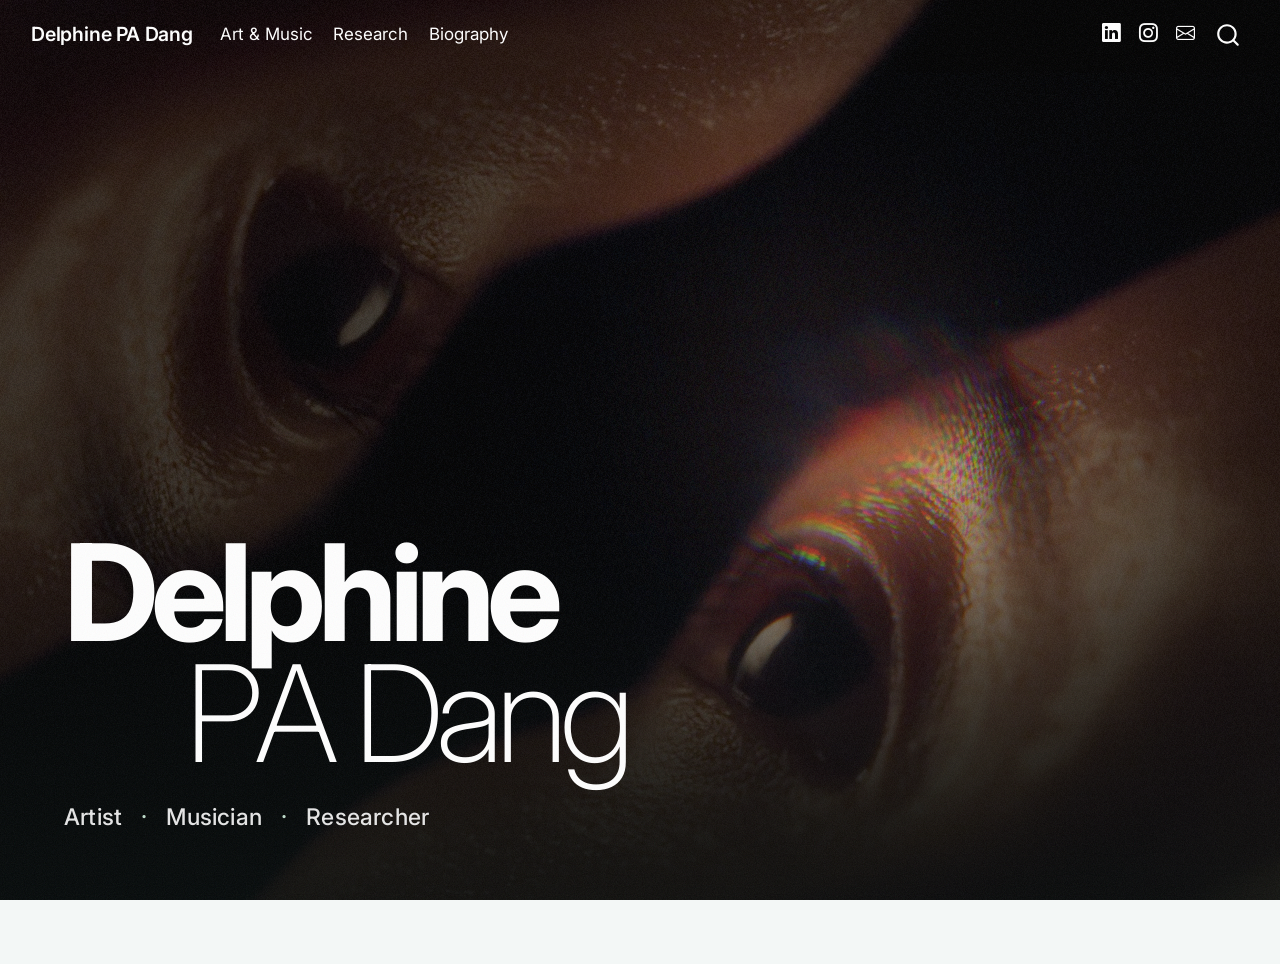
==== commit ae4592e7: "new" ====
--- a/docs/index.html
+++ b/docs/index.html
@@ -2,16 +2,13 @@
 <html xmlns="http://www.w3.org/1999/xhtml" lang="en" xml:lang="en"><head>
 
 <meta charset="utf-8">
-<meta name="generator" content="quarto-1.9.37">
+<meta name="generator" content="quarto-1.6.42">
 
 <meta name="viewport" content="width=device-width, initial-scale=1.0, user-scalable=yes">
 
 
 <title>Delphine PA Dang · artist, musician, researcher – Delphine PA Dang</title>
 <style>
-/* Default styles provided by pandoc.
-** See https://pandoc.org/MANUAL.html#variables-for-html for config info.
-*/
 code{white-space: pre-wrap;}
 span.smallcaps{font-variant: small-caps;}
 div.columns{display: flex; gap: min(4vw, 1.5em);}
@@ -34,15 +31,14 @@
 <script src="site_libs/quarto-search/quarto-search.js"></script>
 <meta name="quarto:offset" content="./">
 <link href="./images/an-eye-for-an-i.jpg" rel="icon" type="image/jpeg">
-<script src="site_libs/quarto-html/quarto.js" type="module"></script>
-<script src="site_libs/quarto-html/tabsets/tabsets.js" type="module"></script>
+<script src="site_libs/quarto-html/quarto.js"></script>
 <script src="site_libs/quarto-html/popper.min.js"></script>
 <script src="site_libs/quarto-html/tippy.umd.min.js"></script>
 <link href="site_libs/quarto-html/tippy.css" rel="stylesheet">
-<link href="site_libs/quarto-html/quarto-syntax-highlighting-7f8f88aac4f3542376d5c11b86a4c14d.css" rel="stylesheet" id="quarto-text-highlighting-styles">
+<link href="site_libs/quarto-html/quarto-syntax-highlighting-2f5df379a58b258e96c21c0638c20c03.css" rel="stylesheet" id="quarto-text-highlighting-styles">
 <script src="site_libs/bootstrap/bootstrap.min.js"></script>
 <link href="site_libs/bootstrap/bootstrap-icons.css" rel="stylesheet">
-<link href="site_libs/bootstrap/bootstrap-c04e55dc2674facab9152508af178c56.min.css" rel="stylesheet" append-hash="true" id="quarto-bootstrap" data-mode="light">
+<link href="site_libs/bootstrap/bootstrap-c2f669dcfe2d5434a66e45ed41ab521e.min.css" rel="stylesheet" append-hash="true" id="quarto-bootstrap" data-mode="light">
 <script id="quarto-search-options" type="application/json">{
   "location": "navbar",
   "copy-button": false,
@@ -79,7 +75,7 @@
 <meta property="og:image:alt" content="">
 </head>
 
-<body class="nav-fixed fullcontent quarto-light">
+<body class="nav-fixed fullcontent">
 
 <div id="quarto-search-results"></div>
   <header id="quarto-header" class="headroom fixed-top">
@@ -106,7 +102,7 @@
   </li>  
   <li class="nav-item">
     <a class="nav-link" href="./about.html"> 
-<span class="menu-text">About me</span></a>
+<span class="menu-text">Biography</span></a>
   </li>  
 </ul>
             <ul class="navbar-nav navbar-nav-scroll ms-auto">
@@ -529,236 +525,229 @@
 })();
 </script>
 <script id="quarto-html-after-body" type="application/javascript">
-  window.document.addEventListener("DOMContentLoaded", function (event) {
-    const isCodeAnnotation = (el) => {
-      for (const clz of el.classList) {
-        if (clz.startsWith('code-annotation-')) {                     
-          return true;
-        }
-      }
-      return false;
-    }
-    const onCopySuccess = function(e) {
-      // button target
-      const button = e.trigger;
-      // don't keep focus
-      button.blur();
-      // flash "checked"
-      button.classList.add('code-copy-button-checked');
-      var currentTitle = button.getAttribute("title");
-      button.setAttribute("title", "Copied!");
-      let tooltip;
-      if (window.bootstrap) {
-        button.setAttribute("data-bs-toggle", "tooltip");
-        button.setAttribute("data-bs-placement", "left");
-        button.setAttribute("data-bs-title", "Copied!");
-        tooltip = new bootstrap.Tooltip(button, 
-          { trigger: "manual", 
-            customClass: "code-copy-button-tooltip",
-            offset: [0, -8]});
-        tooltip.show();    
-      }
-      setTimeout(function() {
-        if (tooltip) {
-          tooltip.hide();
-          button.removeAttribute("data-bs-title");
-          button.removeAttribute("data-bs-toggle");
-          button.removeAttribute("data-bs-placement");
-        }
-        button.setAttribute("title", currentTitle);
-        button.classList.remove('code-copy-button-checked');
-      }, 1000);
-      // clear code selection
-      e.clearSelection();
-    }
-    const getTextToCopy = function(trigger) {
-      const outerScaffold = trigger.parentElement.cloneNode(true);
-      const codeEl = outerScaffold.querySelector('code');
+window.document.addEventListener("DOMContentLoaded", function (event) {
+  const toggleBodyColorMode = (bsSheetEl) => {
+    const mode = bsSheetEl.getAttribute("data-mode");
+    const bodyEl = window.document.querySelector("body");
+    if (mode === "dark") {
+      bodyEl.classList.add("quarto-dark");
+      bodyEl.classList.remove("quarto-light");
+    } else {
+      bodyEl.classList.add("quarto-light");
+      bodyEl.classList.remove("quarto-dark");
+    }
+  }
+  const toggleBodyColorPrimary = () => {
+    const bsSheetEl = window.document.querySelector("link#quarto-bootstrap");
+    if (bsSheetEl) {
+      toggleBodyColorMode(bsSheetEl);
+    }
+  }
+  toggleBodyColorPrimary();  
+  const isCodeAnnotation = (el) => {
+    for (const clz of el.classList) {
+      if (clz.startsWith('code-annotation-')) {                     
+        return true;
+      }
+    }
+    return false;
+  }
+  const onCopySuccess = function(e) {
+    // button target
+    const button = e.trigger;
+    // don't keep focus
+    button.blur();
+    // flash "checked"
+    button.classList.add('code-copy-button-checked');
+    var currentTitle = button.getAttribute("title");
+    button.setAttribute("title", "Copied!");
+    let tooltip;
+    if (window.bootstrap) {
+      button.setAttribute("data-bs-toggle", "tooltip");
+      button.setAttribute("data-bs-placement", "left");
+      button.setAttribute("data-bs-title", "Copied!");
+      tooltip = new bootstrap.Tooltip(button, 
+        { trigger: "manual", 
+          customClass: "code-copy-button-tooltip",
+          offset: [0, -8]});
+      tooltip.show();    
+    }
+    setTimeout(function() {
+      if (tooltip) {
+        tooltip.hide();
+        button.removeAttribute("data-bs-title");
+        button.removeAttribute("data-bs-toggle");
+        button.removeAttribute("data-bs-placement");
+      }
+      button.setAttribute("title", currentTitle);
+      button.classList.remove('code-copy-button-checked');
+    }, 1000);
+    // clear code selection
+    e.clearSelection();
+  }
+  const getTextToCopy = function(trigger) {
+      const codeEl = trigger.previousElementSibling.cloneNode(true);
       for (const childEl of codeEl.children) {
         if (isCodeAnnotation(childEl)) {
           childEl.remove();
         }
       }
       return codeEl.innerText;
-    }
-    const clipboard = new window.ClipboardJS('.code-copy-button:not([data-in-quarto-modal])', {
-      text: getTextToCopy
+  }
+  const clipboard = new window.ClipboardJS('.code-copy-button:not([data-in-quarto-modal])', {
+    text: getTextToCopy
+  });
+  clipboard.on('success', onCopySuccess);
+  if (window.document.getElementById('quarto-embedded-source-code-modal')) {
+    const clipboardModal = new window.ClipboardJS('.code-copy-button[data-in-quarto-modal]', {
+      text: getTextToCopy,
+      container: window.document.getElementById('quarto-embedded-source-code-modal')
     });
-    clipboard.on('success', onCopySuccess);
-    if (window.document.getElementById('quarto-embedded-source-code-modal')) {
-      const clipboardModal = new window.ClipboardJS('.code-copy-button[data-in-quarto-modal]', {
-        text: getTextToCopy,
-        container: window.document.getElementById('quarto-embedded-source-code-modal')
-      });
-      clipboardModal.on('success', onCopySuccess);
-    }
-      var localhostRegex = new RegExp(/^(?:http|https):\/\/localhost\:?[0-9]*\//);
-      var mailtoRegex = new RegExp(/^mailto:/);
-        var filterRegex = new RegExp('/' + window.location.host + '/');
-      var isInternal = (href) => {
-          return filterRegex.test(href) || localhostRegex.test(href) || mailtoRegex.test(href);
-      }
-      // Inspect non-navigation links and adorn them if external
-     var links = window.document.querySelectorAll('a[href]:not(.nav-link):not(.navbar-brand):not(.toc-action):not(.sidebar-link):not(.sidebar-item-toggle):not(.pagination-link):not(.no-external):not([aria-hidden]):not(.dropdown-item):not(.quarto-navigation-tool):not(.about-link)');
-      for (var i=0; i<links.length; i++) {
-        const link = links[i];
-        if (!isInternal(link.href)) {
-          // undo the damage that might have been done by quarto-nav.js in the case of
-          // links that we want to consider external
-          if (link.dataset.originalHref !== undefined) {
-            link.href = link.dataset.originalHref;
+    clipboardModal.on('success', onCopySuccess);
+  }
+    var localhostRegex = new RegExp(/^(?:http|https):\/\/localhost\:?[0-9]*\//);
+    var mailtoRegex = new RegExp(/^mailto:/);
+      var filterRegex = new RegExp('/' + window.location.host + '/');
+    var isInternal = (href) => {
+        return filterRegex.test(href) || localhostRegex.test(href) || mailtoRegex.test(href);
+    }
+    // Inspect non-navigation links and adorn them if external
+ 	var links = window.document.querySelectorAll('a[href]:not(.nav-link):not(.navbar-brand):not(.toc-action):not(.sidebar-link):not(.sidebar-item-toggle):not(.pagination-link):not(.no-external):not([aria-hidden]):not(.dropdown-item):not(.quarto-navigation-tool):not(.about-link)');
+    for (var i=0; i<links.length; i++) {
+      const link = links[i];
+      if (!isInternal(link.href)) {
+        // undo the damage that might have been done by quarto-nav.js in the case of
+        // links that we want to consider external
+        if (link.dataset.originalHref !== undefined) {
+          link.href = link.dataset.originalHref;
+        }
+      }
+    }
+  function tippyHover(el, contentFn, onTriggerFn, onUntriggerFn) {
+    const config = {
+      allowHTML: true,
+      maxWidth: 500,
+      delay: 100,
+      arrow: false,
+      appendTo: function(el) {
+          return el.parentElement;
+      },
+      interactive: true,
+      interactiveBorder: 10,
+      theme: 'quarto',
+      placement: 'bottom-start',
+    };
+    if (contentFn) {
+      config.content = contentFn;
+    }
+    if (onTriggerFn) {
+      config.onTrigger = onTriggerFn;
+    }
+    if (onUntriggerFn) {
+      config.onUntrigger = onUntriggerFn;
+    }
+    window.tippy(el, config); 
+  }
+  const noterefs = window.document.querySelectorAll('a[role="doc-noteref"]');
+  for (var i=0; i<noterefs.length; i++) {
+    const ref = noterefs[i];
+    tippyHover(ref, function() {
+      // use id or data attribute instead here
+      let href = ref.getAttribute('data-footnote-href') || ref.getAttribute('href');
+      try { href = new URL(href).hash; } catch {}
+      const id = href.replace(/^#\/?/, "");
+      const note = window.document.getElementById(id);
+      if (note) {
+        return note.innerHTML;
+      } else {
+        return "";
+      }
+    });
+  }
+  const xrefs = window.document.querySelectorAll('a.quarto-xref');
+  const processXRef = (id, note) => {
+    // Strip column container classes
+    const stripColumnClz = (el) => {
+      el.classList.remove("page-full", "page-columns");
+      if (el.children) {
+        for (const child of el.children) {
+          stripColumnClz(child);
+        }
+      }
+    }
+    stripColumnClz(note)
+    if (id === null || id.startsWith('sec-')) {
+      // Special case sections, only their first couple elements
+      const container = document.createElement("div");
+      if (note.children && note.children.length > 2) {
+        container.appendChild(note.children[0].cloneNode(true));
+        for (let i = 1; i < note.children.length; i++) {
+          const child = note.children[i];
+          if (child.tagName === "P" && child.innerText === "") {
+            continue;
+          } else {
+            container.appendChild(child.cloneNode(true));
+            break;
           }
         }
-      }
-    function tippyHover(el, contentFn, onTriggerFn, onUntriggerFn) {
-      const config = {
-        allowHTML: true,
-        maxWidth: 500,
-        delay: 100,
-        arrow: false,
-        appendTo: function(el) {
-            return el.parentElement;
-        },
-        interactive: true,
-        interactiveBorder: 10,
-        theme: 'quarto',
-        placement: 'bottom-start',
-      };
-      if (contentFn) {
-        config.content = contentFn;
-      }
-      if (onTriggerFn) {
-        config.onTrigger = onTriggerFn;
-      }
-      if (onUntriggerFn) {
-        config.onUntrigger = onUntriggerFn;
-      }
-      window.tippy(el, config); 
-    }
-    const noterefs = window.document.querySelectorAll('a[role="doc-noteref"]');
-    for (var i=0; i<noterefs.length; i++) {
-      const ref = noterefs[i];
-      tippyHover(ref, function() {
-        // use id or data attribute instead here
-        let href = ref.getAttribute('data-footnote-href') || ref.getAttribute('href');
-        try { href = new URL(href).hash; } catch {}
-        const id = href.replace(/^#\/?/, "");
-        const note = window.document.getElementById(id);
-        if (note) {
-          return note.innerHTML;
-        } else {
-          return "";
-        }
-      });
-    }
-    const xrefs = window.document.querySelectorAll('a.quarto-xref');
-    const processXRef = (id, note) => {
-      // Strip column container classes
-      const stripColumnClz = (el) => {
-        el.classList.remove("page-full", "page-columns");
-        if (el.children) {
-          for (const child of el.children) {
-            stripColumnClz(child);
-          }
-        }
-      }
-      stripColumnClz(note)
-      if (id === null || id.startsWith('sec-')) {
-        // Special case sections, only their first couple elements
-        const container = document.createElement("div");
-        if (note.children && note.children.length > 2) {
-          container.appendChild(note.children[0].cloneNode(true));
-          for (let i = 1; i < note.children.length; i++) {
-            const child = note.children[i];
-            if (child.tagName === "P" && child.innerText === "") {
-              continue;
-            } else {
-              container.appendChild(child.cloneNode(true));
-              break;
-            }
-          }
-          if (window.Quarto?.typesetMath) {
-            window.Quarto.typesetMath(container);
-          }
-          return container.innerHTML
-        } else {
-          if (window.Quarto?.typesetMath) {
-            window.Quarto.typesetMath(note);
-          }
-          return note.innerHTML;
-        }
+        if (window.Quarto?.typesetMath) {
+          window.Quarto.typesetMath(container);
+        }
+        return container.innerHTML
       } else {
-        // Remove any anchor links if they are present
-        const anchorLink = note.querySelector('a.anchorjs-link');
-        if (anchorLink) {
-          anchorLink.remove();
-        }
         if (window.Quarto?.typesetMath) {
           window.Quarto.typesetMath(note);
         }
-        if (note.classList.contains("callout")) {
-          return note.outerHTML;
-        } else {
-          return note.innerHTML;
-        }
-      }
-    }
-    for (var i=0; i<xrefs.length; i++) {
-      const xref = xrefs[i];
-      tippyHover(xref, undefined, function(instance) {
-        instance.disable();
-        let url = xref.getAttribute('href');
-        let hash = undefined; 
-        if (url.startsWith('#')) {
-          hash = url;
-        } else {
-          try { hash = new URL(url).hash; } catch {}
-        }
-        if (hash) {
-          const id = hash.replace(/^#\/?/, "");
-          const note = window.document.getElementById(id);
-          if (note !== null) {
-            try {
-              const html = processXRef(id, note.cloneNode(true));
-              instance.setContent(html);
-            } finally {
-              instance.enable();
-              instance.show();
-            }
-          } else {
-            // See if we can fetch this
-            fetch(url.split('#')[0])
-            .then(res => res.text())
-            .then(html => {
-              const parser = new DOMParser();
-              const htmlDoc = parser.parseFromString(html, "text/html");
-              const note = htmlDoc.getElementById(id);
-              if (note !== null) {
-                const html = processXRef(id, note);
-                instance.setContent(html);
-              } 
-            }).finally(() => {
-              instance.enable();
-              instance.show();
-            });
+        return note.innerHTML;
+      }
+    } else {
+      // Remove any anchor links if they are present
+      const anchorLink = note.querySelector('a.anchorjs-link');
+      if (anchorLink) {
+        anchorLink.remove();
+      }
+      if (window.Quarto?.typesetMath) {
+        window.Quarto.typesetMath(note);
+      }
+      if (note.classList.contains("callout")) {
+        return note.outerHTML;
+      } else {
+        return note.innerHTML;
+      }
+    }
+  }
+  for (var i=0; i<xrefs.length; i++) {
+    const xref = xrefs[i];
+    tippyHover(xref, undefined, function(instance) {
+      instance.disable();
+      let url = xref.getAttribute('href');
+      let hash = undefined; 
+      if (url.startsWith('#')) {
+        hash = url;
+      } else {
+        try { hash = new URL(url).hash; } catch {}
+      }
+      if (hash) {
+        const id = hash.replace(/^#\/?/, "");
+        const note = window.document.getElementById(id);
+        if (note !== null) {
+          try {
+            const html = processXRef(id, note.cloneNode(true));
+            instance.setContent(html);
+          } finally {
+            instance.enable();
+            instance.show();
           }
         } else {
-          // See if we can fetch a full url (with no hash to target)
-          // This is a special case and we should probably do some content thinning / targeting
-          fetch(url)
+          // See if we can fetch this
+          fetch(url.split('#')[0])
           .then(res => res.text())
           .then(html => {
             const parser = new DOMParser();
             const htmlDoc = parser.parseFromString(html, "text/html");
-            const note = htmlDoc.querySelector('main.content');
+            const note = htmlDoc.getElementById(id);
             if (note !== null) {
-              // This should only happen for chapter cross references
-              // (since there is no id in the URL)
-              // remove the first header
-              if (note.children.length > 0 && note.children[0].tagName === "HEADER") {
-                note.children[0].remove();
-              }
-              const html = processXRef(null, note);
+              const html = processXRef(id, note);
               instance.setContent(html);
             } 
           }).finally(() => {
@@ -766,161 +755,185 @@
             instance.show();
           });
         }
-      }, function(instance) {
+      } else {
+        // See if we can fetch a full url (with no hash to target)
+        // This is a special case and we should probably do some content thinning / targeting
+        fetch(url)
+        .then(res => res.text())
+        .then(html => {
+          const parser = new DOMParser();
+          const htmlDoc = parser.parseFromString(html, "text/html");
+          const note = htmlDoc.querySelector('main.content');
+          if (note !== null) {
+            // This should only happen for chapter cross references
+            // (since there is no id in the URL)
+            // remove the first header
+            if (note.children.length > 0 && note.children[0].tagName === "HEADER") {
+              note.children[0].remove();
+            }
+            const html = processXRef(null, note);
+            instance.setContent(html);
+          } 
+        }).finally(() => {
+          instance.enable();
+          instance.show();
+        });
+      }
+    }, function(instance) {
+    });
+  }
+      let selectedAnnoteEl;
+      const selectorForAnnotation = ( cell, annotation) => {
+        let cellAttr = 'data-code-cell="' + cell + '"';
+        let lineAttr = 'data-code-annotation="' +  annotation + '"';
+        const selector = 'span[' + cellAttr + '][' + lineAttr + ']';
+        return selector;
+      }
+      const selectCodeLines = (annoteEl) => {
+        const doc = window.document;
+        const targetCell = annoteEl.getAttribute("data-target-cell");
+        const targetAnnotation = annoteEl.getAttribute("data-target-annotation");
+        const annoteSpan = window.document.querySelector(selectorForAnnotation(targetCell, targetAnnotation));
+        const lines = annoteSpan.getAttribute("data-code-lines").split(",");
+        const lineIds = lines.map((line) => {
+          return targetCell + "-" + line;
+        })
+        let top = null;
+        let height = null;
+        let parent = null;
+        if (lineIds.length > 0) {
+            //compute the position of the single el (top and bottom and make a div)
+            const el = window.document.getElementById(lineIds[0]);
+            top = el.offsetTop;
+            height = el.offsetHeight;
+            parent = el.parentElement.parentElement;
+          if (lineIds.length > 1) {
+            const lastEl = window.document.getElementById(lineIds[lineIds.length - 1]);
+            const bottom = lastEl.offsetTop + lastEl.offsetHeight;
+            height = bottom - top;
+          }
+          if (top !== null && height !== null && parent !== null) {
+            // cook up a div (if necessary) and position it 
+            let div = window.document.getElementById("code-annotation-line-highlight");
+            if (div === null) {
+              div = window.document.createElement("div");
+              div.setAttribute("id", "code-annotation-line-highlight");
+              div.style.position = 'absolute';
+              parent.appendChild(div);
+            }
+            div.style.top = top - 2 + "px";
+            div.style.height = height + 4 + "px";
+            div.style.left = 0;
+            let gutterDiv = window.document.getElementById("code-annotation-line-highlight-gutter");
+            if (gutterDiv === null) {
+              gutterDiv = window.document.createElement("div");
+              gutterDiv.setAttribute("id", "code-annotation-line-highlight-gutter");
+              gutterDiv.style.position = 'absolute';
+              const codeCell = window.document.getElementById(targetCell);
+              const gutter = codeCell.querySelector('.code-annotation-gutter');
+              gutter.appendChild(gutterDiv);
+            }
+            gutterDiv.style.top = top - 2 + "px";
+            gutterDiv.style.height = height + 4 + "px";
+          }
+          selectedAnnoteEl = annoteEl;
+        }
+      };
+      const unselectCodeLines = () => {
+        const elementsIds = ["code-annotation-line-highlight", "code-annotation-line-highlight-gutter"];
+        elementsIds.forEach((elId) => {
+          const div = window.document.getElementById(elId);
+          if (div) {
+            div.remove();
+          }
+        });
+        selectedAnnoteEl = undefined;
+      };
+        // Handle positioning of the toggle
+    window.addEventListener(
+      "resize",
+      throttle(() => {
+        elRect = undefined;
+        if (selectedAnnoteEl) {
+          selectCodeLines(selectedAnnoteEl);
+        }
+      }, 10)
+    );
+    function throttle(fn, ms) {
+    let throttle = false;
+    let timer;
+      return (...args) => {
+        if(!throttle) { // first call gets through
+            fn.apply(this, args);
+            throttle = true;
+        } else { // all the others get throttled
+            if(timer) clearTimeout(timer); // cancel #2
+            timer = setTimeout(() => {
+              fn.apply(this, args);
+              timer = throttle = false;
+            }, ms);
+        }
+      };
+    }
+      // Attach click handler to the DT
+      const annoteDls = window.document.querySelectorAll('dt[data-target-cell]');
+      for (const annoteDlNode of annoteDls) {
+        annoteDlNode.addEventListener('click', (event) => {
+          const clickedEl = event.target;
+          if (clickedEl !== selectedAnnoteEl) {
+            unselectCodeLines();
+            const activeEl = window.document.querySelector('dt[data-target-cell].code-annotation-active');
+            if (activeEl) {
+              activeEl.classList.remove('code-annotation-active');
+            }
+            selectCodeLines(clickedEl);
+            clickedEl.classList.add('code-annotation-active');
+          } else {
+            // Unselect the line
+            unselectCodeLines();
+            clickedEl.classList.remove('code-annotation-active');
+          }
+        });
+      }
+  const findCites = (el) => {
+    const parentEl = el.parentElement;
+    if (parentEl) {
+      const cites = parentEl.dataset.cites;
+      if (cites) {
+        return {
+          el,
+          cites: cites.split(' ')
+        };
+      } else {
+        return findCites(el.parentElement)
+      }
+    } else {
+      return undefined;
+    }
+  };
+  var bibliorefs = window.document.querySelectorAll('a[role="doc-biblioref"]');
+  for (var i=0; i<bibliorefs.length; i++) {
+    const ref = bibliorefs[i];
+    const citeInfo = findCites(ref);
+    if (citeInfo) {
+      tippyHover(citeInfo.el, function() {
+        var popup = window.document.createElement('div');
+        citeInfo.cites.forEach(function(cite) {
+          var citeDiv = window.document.createElement('div');
+          citeDiv.classList.add('hanging-indent');
+          citeDiv.classList.add('csl-entry');
+          var biblioDiv = window.document.getElementById('ref-' + cite);
+          if (biblioDiv) {
+            citeDiv.innerHTML = biblioDiv.innerHTML;
+          }
+          popup.appendChild(citeDiv);
+        });
+        return popup.innerHTML;
       });
     }
-        let selectedAnnoteEl;
-        const selectorForAnnotation = ( cell, annotation) => {
-          let cellAttr = 'data-code-cell="' + cell + '"';
-          let lineAttr = 'data-code-annotation="' +  annotation + '"';
-          const selector = 'span[' + cellAttr + '][' + lineAttr + ']';
-          return selector;
-        }
-        const selectCodeLines = (annoteEl) => {
-          const doc = window.document;
-          const targetCell = annoteEl.getAttribute("data-target-cell");
-          const targetAnnotation = annoteEl.getAttribute("data-target-annotation");
-          const annoteSpan = window.document.querySelector(selectorForAnnotation(targetCell, targetAnnotation));
-          const lines = annoteSpan.getAttribute("data-code-lines").split(",");
-          const lineIds = lines.map((line) => {
-            return targetCell + "-" + line;
-          })
-          let top = null;
-          let height = null;
-          let parent = null;
-          if (lineIds.length > 0) {
-              //compute the position of the single el (top and bottom and make a div)
-              const el = window.document.getElementById(lineIds[0]);
-              top = el.offsetTop;
-              height = el.offsetHeight;
-              parent = el.parentElement.parentElement;
-            if (lineIds.length > 1) {
-              const lastEl = window.document.getElementById(lineIds[lineIds.length - 1]);
-              const bottom = lastEl.offsetTop + lastEl.offsetHeight;
-              height = bottom - top;
-            }
-            if (top !== null && height !== null && parent !== null) {
-              // cook up a div (if necessary) and position it 
-              let div = window.document.getElementById("code-annotation-line-highlight");
-              if (div === null) {
-                div = window.document.createElement("div");
-                div.setAttribute("id", "code-annotation-line-highlight");
-                div.style.position = 'absolute';
-                parent.appendChild(div);
-              }
-              div.style.top = top - 2 + "px";
-              div.style.height = height + 4 + "px";
-              div.style.left = 0;
-              let gutterDiv = window.document.getElementById("code-annotation-line-highlight-gutter");
-              if (gutterDiv === null) {
-                gutterDiv = window.document.createElement("div");
-                gutterDiv.setAttribute("id", "code-annotation-line-highlight-gutter");
-                gutterDiv.style.position = 'absolute';
-                const codeCell = window.document.getElementById(targetCell);
-                const gutter = codeCell.querySelector('.code-annotation-gutter');
-                gutter.appendChild(gutterDiv);
-              }
-              gutterDiv.style.top = top - 2 + "px";
-              gutterDiv.style.height = height + 4 + "px";
-            }
-            selectedAnnoteEl = annoteEl;
-          }
-        };
-        const unselectCodeLines = () => {
-          const elementsIds = ["code-annotation-line-highlight", "code-annotation-line-highlight-gutter"];
-          elementsIds.forEach((elId) => {
-            const div = window.document.getElementById(elId);
-            if (div) {
-              div.remove();
-            }
-          });
-          selectedAnnoteEl = undefined;
-        };
-          // Handle positioning of the toggle
-      window.addEventListener(
-        "resize",
-        throttle(() => {
-          elRect = undefined;
-          if (selectedAnnoteEl) {
-            selectCodeLines(selectedAnnoteEl);
-          }
-        }, 10)
-      );
-      function throttle(fn, ms) {
-      let throttle = false;
-      let timer;
-        return (...args) => {
-          if(!throttle) { // first call gets through
-              fn.apply(this, args);
-              throttle = true;
-          } else { // all the others get throttled
-              if(timer) clearTimeout(timer); // cancel #2
-              timer = setTimeout(() => {
-                fn.apply(this, args);
-                timer = throttle = false;
-              }, ms);
-          }
-        };
-      }
-        // Attach click handler to the DT
-        const annoteDls = window.document.querySelectorAll('dt[data-target-cell]');
-        for (const annoteDlNode of annoteDls) {
-          annoteDlNode.addEventListener('click', (event) => {
-            const clickedEl = event.target;
-            if (clickedEl !== selectedAnnoteEl) {
-              unselectCodeLines();
-              const activeEl = window.document.querySelector('dt[data-target-cell].code-annotation-active');
-              if (activeEl) {
-                activeEl.classList.remove('code-annotation-active');
-              }
-              selectCodeLines(clickedEl);
-              clickedEl.classList.add('code-annotation-active');
-            } else {
-              // Unselect the line
-              unselectCodeLines();
-              clickedEl.classList.remove('code-annotation-active');
-            }
-          });
-        }
-    const findCites = (el) => {
-      const parentEl = el.parentElement;
-      if (parentEl) {
-        const cites = parentEl.dataset.cites;
-        if (cites) {
-          return {
-            el,
-            cites: cites.split(' ')
-          };
-        } else {
-          return findCites(el.parentElement)
-        }
-      } else {
-        return undefined;
-      }
-    };
-    var bibliorefs = window.document.querySelectorAll('a[role="doc-biblioref"]');
-    for (var i=0; i<bibliorefs.length; i++) {
-      const ref = bibliorefs[i];
-      const citeInfo = findCites(ref);
-      if (citeInfo) {
-        tippyHover(citeInfo.el, function() {
-          var popup = window.document.createElement('div');
-          citeInfo.cites.forEach(function(cite) {
-            var citeDiv = window.document.createElement('div');
-            citeDiv.classList.add('hanging-indent');
-            citeDiv.classList.add('csl-entry');
-            var biblioDiv = window.document.getElementById('ref-' + cite);
-            if (biblioDiv) {
-              citeDiv.innerHTML = biblioDiv.innerHTML;
-            }
-            popup.appendChild(citeDiv);
-          });
-          return popup.innerHTML;
-        });
-      }
-    }
-  });
-  </script>
+  }
+});
+</script>
 </div> <!-- /content -->
 <footer class="footer">
   <div class="nav-footer">
--- a/docs/site_libs/quarto-html/quarto-syntax-highlighting-2f5df379a58b258e96c21c0638c20c03.css
+++ b/docs/site_libs/quarto-html/quarto-syntax-highlighting-2f5df379a58b258e96c21c0638c20c03.css
@@ -0,0 +1,205 @@
+/* quarto syntax highlight colors */
+:root {
+  --quarto-hl-ot-color: #003B4F;
+  --quarto-hl-at-color: #657422;
+  --quarto-hl-ss-color: #20794D;
+  --quarto-hl-an-color: #5E5E5E;
+  --quarto-hl-fu-color: #4758AB;
+  --quarto-hl-st-color: #20794D;
+  --quarto-hl-cf-color: #003B4F;
+  --quarto-hl-op-color: #5E5E5E;
+  --quarto-hl-er-color: #AD0000;
+  --quarto-hl-bn-color: #AD0000;
+  --quarto-hl-al-color: #AD0000;
+  --quarto-hl-va-color: #111111;
+  --quarto-hl-bu-color: inherit;
+  --quarto-hl-ex-color: inherit;
+  --quarto-hl-pp-color: #AD0000;
+  --quarto-hl-in-color: #5E5E5E;
+  --quarto-hl-vs-color: #20794D;
+  --quarto-hl-wa-color: #5E5E5E;
+  --quarto-hl-do-color: #5E5E5E;
+  --quarto-hl-im-color: #00769E;
+  --quarto-hl-ch-color: #20794D;
+  --quarto-hl-dt-color: #AD0000;
+  --quarto-hl-fl-color: #AD0000;
+  --quarto-hl-co-color: #5E5E5E;
+  --quarto-hl-cv-color: #5E5E5E;
+  --quarto-hl-cn-color: #8f5902;
+  --quarto-hl-sc-color: #5E5E5E;
+  --quarto-hl-dv-color: #AD0000;
+  --quarto-hl-kw-color: #003B4F;
+}
+
+/* other quarto variables */
+:root {
+  --quarto-font-monospace: SFMono-Regular, Menlo, Monaco, Consolas, "Liberation Mono", "Courier New", monospace;
+}
+
+pre > code.sourceCode > span {
+  color: #003B4F;
+}
+
+code span {
+  color: #003B4F;
+}
+
+code.sourceCode > span {
+  color: #003B4F;
+}
+
+div.sourceCode,
+div.sourceCode pre.sourceCode {
+  color: #003B4F;
+}
+
+code span.ot {
+  color: #003B4F;
+  font-style: inherit;
+}
+
+code span.at {
+  color: #657422;
+  font-style: inherit;
+}
+
+code span.ss {
+  color: #20794D;
+  font-style: inherit;
+}
+
+code span.an {
+  color: #5E5E5E;
+  font-style: inherit;
+}
+
+code span.fu {
+  color: #4758AB;
+  font-style: inherit;
+}
+
+code span.st {
+  color: #20794D;
+  font-style: inherit;
+}
+
+code span.cf {
+  color: #003B4F;
+  font-weight: bold;
+  font-style: inherit;
+}
+
+code span.op {
+  color: #5E5E5E;
+  font-style: inherit;
+}
+
+code span.er {
+  color: #AD0000;
+  font-style: inherit;
+}
+
+code span.bn {
+  color: #AD0000;
+  font-style: inherit;
+}
+
+code span.al {
+  color: #AD0000;
+  font-style: inherit;
+}
+
+code span.va {
+  color: #111111;
+  font-style: inherit;
+}
+
+code span.bu {
+  font-style: inherit;
+}
+
+code span.ex {
+  font-style: inherit;
+}
+
+code span.pp {
+  color: #AD0000;
+  font-style: inherit;
+}
+
+code span.in {
+  color: #5E5E5E;
+  font-style: inherit;
+}
+
+code span.vs {
+  color: #20794D;
+  font-style: inherit;
+}
+
+code span.wa {
+  color: #5E5E5E;
+  font-style: italic;
+}
+
+code span.do {
+  color: #5E5E5E;
+  font-style: italic;
+}
+
+code span.im {
+  color: #00769E;
+  font-style: inherit;
+}
+
+code span.ch {
+  color: #20794D;
+  font-style: inherit;
+}
+
+code span.dt {
+  color: #AD0000;
+  font-style: inherit;
+}
+
+code span.fl {
+  color: #AD0000;
+  font-style: inherit;
+}
+
+code span.co {
+  color: #5E5E5E;
+  font-style: inherit;
+}
+
+code span.cv {
+  color: #5E5E5E;
+  font-style: italic;
+}
+
+code span.cn {
+  color: #8f5902;
+  font-style: inherit;
+}
+
+code span.sc {
+  color: #5E5E5E;
+  font-style: inherit;
+}
+
+code span.dv {
+  color: #AD0000;
+  font-style: inherit;
+}
+
+code span.kw {
+  color: #003B4F;
+  font-weight: bold;
+  font-style: inherit;
+}
+
+.prevent-inlining {
+  content: "</";
+}
+
+/*# sourceMappingURL=35eb38a806ee71ea6d2563be2308c832.css.map */
